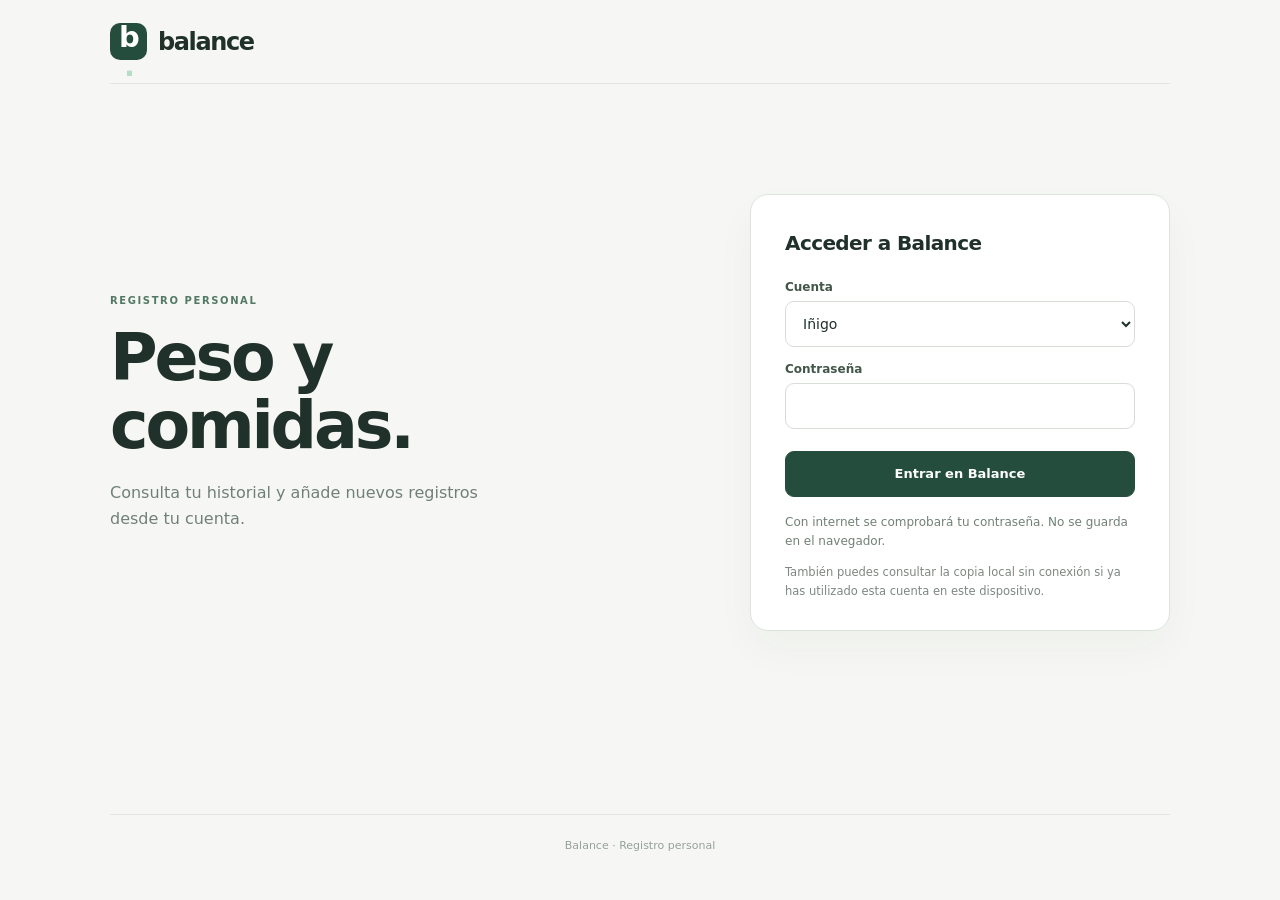
==== private.html @ cceffc03 "Añadir perfil, IMC, filtro de comidas y botones Hoy" ====
<!doctype html>
<html lang="es">
<head>
  <meta charset="utf-8">
  <meta name="viewport" content="width=device-width, initial-scale=1, viewport-fit=cover">
  <meta name="theme-color" content="#f6f7f4">
  <meta name="color-scheme" content="light">
  <meta name="apple-mobile-web-app-capable" content="yes">
  <meta name="apple-mobile-web-app-title" content="Balance">
  <meta name="description" content="Balance: registro privado de peso y comidas.">
  <link rel="icon" type="image/svg+xml" href="./icon.svg">
  <link rel="manifest" href="./manifest.webmanifest">
  <link rel="stylesheet" href="./styles.css">
  <title>Balance · Seguimiento personal</title>
</head>
<body>
  <div class="shell">
    <header class="topbar">
      <button class="brand brand-button" id="brand-home" type="button" aria-label="Ir a Peso">
        <span class="brand-mark" aria-hidden="true">b<span class="brand-dot">.</span></span>
        <span>balance</span>
      </button>
      <div class="user-actions" id="user-actions" hidden>
        <button type="button" class="user-trigger" id="user-menu-trigger"
          aria-haspopup="true" aria-expanded="false" aria-controls="user-menu-panel">
          <span class="user-avatar" id="account-avatar" aria-hidden="true">I</span>
          <span id="account-label">Cuenta</span>
          <span class="user-chevron" aria-hidden="true">⌄</span>
        </button>
        <div class="user-menu-panel" id="user-menu-panel" hidden>
          <button type="button" class="user-menu-item" id="open-settings">Ajustes</button>
          <button type="button" class="user-menu-item" id="sync-now">Sincronizar ahora</button>
          <div class="user-menu-divider" role="separator"></div>
          <button type="button" class="user-menu-item user-menu-exit" id="logout">Cerrar sesión</button>
        </div>
      </div>
    </header>


    <section class="login-screen" id="login-screen">
      <div class="login-intro">
        <span class="eyebrow">REGISTRO PERSONAL</span>
        <h1>Peso y comidas.</h1>
        <p>Consulta tu historial y añade nuevos registros desde tu cuenta.</p>
      </div>
      <form id="login-form" class="panel login-panel form-stack">
        <h2>Acceder a Balance</h2>
        <label for="login-user">Cuenta</label>
        <select id="login-user" required>
          <option value="inigo">Iñigo</option>
          <option value="clara">Clara</option>
        </select>
        <label for="login-password">Contraseña</label>
        <input id="login-password" type="password" autocomplete="current-password" minlength="14" maxlength="200" required>
        <button id="login-submit" type="submit" class="primary-button">Entrar en Balance</button>
        <div id="login-status" class="backend-status" role="status" aria-live="polite">Con internet se comprobará tu contraseña. No se guarda en el navegador.</div>
        <p class="field-hint">También puedes consultar la copia local sin conexión si ya has utilizado esta cuenta en este dispositivo.</p>
      </form>
    </section>

    <nav class="main-nav" aria-label="Secciones" hidden>
      <button type="button" class="nav-item active" data-route="peso" aria-current="page">Peso</button>
      <button type="button" class="nav-item" data-route="comidas">Comidas</button>
    </nav>

    <main id="main-content" hidden>
      <section class="view" data-view="peso">
        <div class="page-head">
          <span class="eyebrow">SEGUIMIENTO</span>
          <h1>Peso</h1>
          <p>Consulta la evolución y añade nuevos registros.</p>
        </div>
        <div class="weight-summary" aria-label="Resumen de peso">
          <div class="weight-summary-item weight-summary-primary">
            <span>Último peso</span>
            <strong id="metric-weight">—</strong>
            <small id="metric-weight-date">Aún no hay registros</small>
          </div>
          <div class="weight-summary-item">
            <span>Objetivo</span>
            <strong id="metric-goal">—</strong>
            <small id="metric-goal-info">Puedes definirlo en Ajustes</small>
          </div>
        </div>
        <div class="health-overview" aria-label="Indicadores de peso">
          <div class="health-item">
            <span>IMC</span>
            <strong id="metric-bmi">—</strong>
            <small id="metric-height">Configura la altura en Ajustes</small>
          </div>
          <div class="health-item">
            <span>Clasificación</span>
            <strong class="health-label" id="metric-bmi-status">—</strong>
            <small id="metric-bmi-note">Orientativa para adultos</small>
          </div>
          <div class="health-item">
            <span>Último cambio</span>
            <strong id="metric-change">—</strong>
            <small>Respecto al pesaje anterior</small>
          </div>
          <div class="health-item">
            <span>Media de 7 días</span>
            <strong id="metric-avg7">—</strong>
            <small>Solo días con pesajes</small>
          </div>
        </div>
        <div class="content-grid">
          <article class="panel">
            <h2 id="weight-form-title">Nuevo pesaje</h2>
            <form id="weight-form" class="form-stack">
              <div class="date-field-header">
                <label for="weight-date">Fecha</label>
                <button type="button" class="date-today" id="weight-today">Hoy</button>
              </div>
              <input id="weight-date" name="date" type="date" required>
              <label for="weight-value">Peso (kg)</label>
              <input id="weight-value" name="value" type="number" step="0.1" min="15" max="500" placeholder="Ej.: 75,2" inputmode="decimal" required>
              <button type="submit" class="primary-button" id="weight-submit">Guardar peso</button>
              <button type="button" class="text-button" id="weight-cancel" hidden>Cancelar edición</button>
            </form>
          </article>
          <article class="panel graph-panel">
            <div class="section-title"><h2>Evolución</h2><span id="weight-trend">Sin datos</span></div>
            <div id="weight-chart" class="chart-container"><p class="empty-state">Aquí aparecerá tu gráfica cuando registres pesajes.</p></div>
          </article>
        </div>
        <article class="panel record-panel">
          <div class="section-title"><h2>Historial</h2><span id="weight-count">0 registros</span></div>
          <div id="weight-list" class="record-list"></div>
        </article>
      </section>

      <section class="view" data-view="comidas" hidden>
        <div class="page-head">
          <span class="eyebrow">DIARIO</span>
          <h1>Comidas</h1>
          <p>Registra tus comidas de forma sencilla, sin contar calorías.</p>
        </div>
        <div class="content-grid">
          <article class="panel">
            <h2 id="meal-form-title">Nueva comida</h2>
            <form id="meal-form" class="form-stack">
              <div class="date-field-header">
                <label for="meal-date">Fecha</label>
                <button type="button" class="date-today" id="meal-today">Hoy</button>
              </div>
              <input id="meal-date" name="date" type="date" required>
              <label for="meal-type">Tipo de comida</label>
              <select id="meal-type" name="type" required>
                <option>Desayuno</option><option>Media mañana</option><option>Comida</option><option>Merienda</option><option>Cena</option><option>Otro</option>
              </select>
              <label for="meal-description">¿Qué has comido?</label>
              <textarea id="meal-description" name="description" rows="3" maxlength="400" placeholder="Ej.: Pasta con verduras y fruta" required></textarea>
              <label for="meal-notes">Observaciones <span class="optional">(opcional)</span></label>
              <textarea id="meal-notes" name="notes" rows="2" maxlength="600" placeholder="Algo que quieras recordar"></textarea>
              <button type="submit" class="primary-button" id="meal-submit">Guardar comida</button>
              <button type="button" class="text-button" id="meal-cancel" hidden>Cancelar edición</button>
            </form>
          </article>
          <article class="panel record-panel">
            <div class="section-title history-heading">
              <div><h2>Historial</h2><span id="meal-count">0 registros</span></div>
              <label class="meal-filter-label" for="meal-filter">
                <span class="visually-hidden">Filtrar comidas</span>
                <select id="meal-filter">
                  <option value="all">Todas</option>
                  <option value="Desayuno">Desayuno</option>
                  <option value="Media mañana">Media mañana</option>
                  <option value="Comida">Comida</option>
                  <option value="Merienda">Merienda</option>
                  <option value="Cena">Cena</option>
                  <option value="Otro">Otro</option>
                </select>
              </label>
            </div>
            <div id="meal-list" class="record-list"></div>
          </article>
        </div>
      </section>

      <section class="view" data-view="ajustes" hidden>
        <button type="button" class="back-button" id="settings-back">← Volver</button>
        <div class="page-head">
          <span class="eyebrow">CUENTA Y DATOS</span>
          <h1>Ajustes</h1>
          <p>Objetivo, sincronización y exportación de registros.</p>
        </div>
        <article class="panel settings-panel">
          <h2>Datos personales</h2>
          <form id="profile-form" class="form-stack">
            <label for="profile-height">Altura (cm)</label>
            <input id="profile-height" type="number" min="90" max="250" step="0.1" inputmode="decimal" placeholder="Ej.: 170">
            <label for="profile-birth-date">Fecha de nacimiento</label>
            <input id="profile-birth-date" type="date" min="1900-01-01">
            <p class="profile-age" id="profile-age">Edad: sin configurar</p>
            <button id="profile-submit" type="submit" class="primary-button">Guardar datos personales</button>
            <p id="profile-support-status" class="field-hint">Los datos se sincronizan con tu cuenta.</p>
          </form>
        </article>
        <article class="panel settings-panel">
          <h2>Objetivo de peso</h2>
          <form id="goal-form" class="form-stack">
            <label for="goal-value">Peso objetivo (kg)</label>
            <input id="goal-value" name="goal" type="number" step="0.1" min="15" max="500" placeholder="Ej.: 70,0" inputmode="decimal">
            <p class="field-hint">Deja el campo vacío para quitar el objetivo.</p>
            <button type="submit" class="primary-button">Guardar objetivo</button>
          </form>
        </article>
        <article class="panel settings-panel">
          <h2>Sincronización</h2>
          <div id="sync-status" class="backend-status" role="status" aria-live="polite">Se comprobará al iniciar sesión.</div>
          <p class="field-hint">Los cambios se guardan primero en el dispositivo. Los pendientes se envían al volver a iniciar sesión con conexión.</p>
        </article>
        <article class="panel settings-panel">
          <h2>Almacenamiento</h2>
          <p class="muted">Puedes guardar una copia de tus registros. El archivo exportado no está cifrado.</p>
          <button id="export-data" class="secondary-button" type="button">Exportar mis registros (JSON)</button>
          <p class="field-hint">Contiene los registros de esta cuenta. Guárdalo en un lugar privado.</p>
        </article>
      </section>
    </main>
    <footer>Balance · Registro personal</footer>
  </div>
  <div id="toast" class="toast" role="status" aria-live="polite" hidden></div>
  <script type="module" src="./private-app.js"></script>
</body>
</html>
---- styles.css ----
:root{font-family:Inter,ui-sans-serif,system-ui,-apple-system,BlinkMacSystemFont,"Segoe UI",sans-serif;color:#232e2a;background:#faf9f6;font-synthesis:none}
*{box-sizing:border-box}
body{margin:0;min-height:100vh}
button,input,textarea,select{font:inherit}
button{cursor:pointer}
button:focus-visible,a:focus-visible,input:focus-visible,textarea:focus-visible,select:focus-visible{outline:3px solid #7fafa3;outline-offset:3px}
.shell{max-width:1120px;margin:0 auto;padding:0 30px}
.topbar{height:92px;display:flex;align-items:center;justify-content:space-between;border-bottom:1px solid #e9e9e3}
.brand{display:flex;align-items:center;gap:11px;color:inherit;text-decoration:none;font-size:25px;font-weight:770;letter-spacing:-1.5px}
.brand-mark{display:grid;place-items:center;background:#385e54;color:#fff;width:38px;height:38px;border-radius:12px;font-size:29px;line-height:1;letter-spacing:-2px;padding-bottom:4px}
.brand-dot{color:#b7ddc7}
.environment{display:flex;align-items:center;gap:8px;font-size:12px;font-weight:650;color:#816836;background:#f5ead4;border-radius:30px;padding:9px 13px}
.environment-dot{height:7px;width:7px;background:#ba9054;border-radius:50%}
.privacy-note{display:flex;gap:12px;background:#fff7e6;border:1px solid #ecdcb9;border-radius:14px;padding:13px 16px;font-size:13px;line-height:1.6;color:#6a5538;margin:22px 0 24px}
.privacy-note>span{font-size:19px;line-height:1.2}
.main-nav{display:flex;gap:9px;margin-bottom:45px;border-bottom:1px solid #e4e7e0}
.nav-item{border:0;background:none;color:#6f7772;padding:13px 20px 15px;margin-bottom:-1px;font-weight:600;font-size:14px;border-bottom:2px solid transparent}
.nav-item.active{color:#315e51;border-bottom-color:#315e51}
.nav-item:hover{color:#315e51}
.view[hidden],[hidden]{display:none!important}
.page-head{margin-bottom:32px;max-width:770px}
.eyebrow{display:block;letter-spacing:2px;font-size:11px;font-weight:750;color:#598171;margin-bottom:15px}
h1{font-size:clamp(32px,4vw,49px);font-weight:690;letter-spacing:-2.2px;line-height:1.12;margin:0 0 13px}
.page-head p{color:#78817b;font-size:16px;line-height:1.65;margin:0}
.stats-grid{display:grid;grid-template-columns:repeat(3,minmax(0,1fr));gap:16px;margin-bottom:19px}
.stat-card,.feature-card,.panel{background:#fff;border:1px solid #ebece7;border-radius:18px;box-shadow:0 3px 18px rgba(23,42,31,.025)}
.stat-card{padding:25px;min-height:160px;display:flex;flex-direction:column}
.stat-label,.stat-helper{color:#818984;font-size:12px}
.stat-label{font-weight:620}
.stat-value{font-size:34px;letter-spacing:-1.3px;font-weight:680;margin:14px 0 5px}
.stat-helper{margin-top:auto}
.feature-grid{display:grid;grid-template-columns:repeat(2,minmax(0,1fr));gap:17px}
.feature-card{padding:29px;display:flex;align-items:flex-start;flex-direction:column;min-height:272px}
.feature-icon{width:47px;height:47px;border-radius:14px;display:grid;place-items:center;font-size:23px;margin-bottom:17px}
.weight-icon{background:#e6f0e9;color:#2f6855}
.meal-icon{background:#f9e9d9;color:#aa6b3b}
h2{font-size:19px;letter-spacing:-.35px;font-weight:680;margin:0 0 12px}
.feature-card p,.panel p{line-height:1.65;color:#7e8781;font-size:14px;margin:0 0 22px}
.action-button{padding:0;border:0;background:transparent;color:#376c59;font-weight:730;font-size:14px;display:flex;align-items:center;gap:10px;margin-top:auto}
.action-button span{font-size:19px}
.storage-hint{font-size:12px;color:#9da59f;margin-top:25px}
.content-grid{display:grid;grid-template-columns:minmax(265px,370px) minmax(0,1fr);gap:18px;align-items:start}
.panel{padding:27px;margin-bottom:18px}
.form-stack{display:flex;flex-direction:column;gap:9px}
.form-stack label{font-size:13px;font-weight:650;margin-top:11px;color:#4a5c54}
input,textarea,select{width:100%;border:1px solid #dfe3dd;border-radius:11px;background:#fff;padding:12px 13px;color:#263e35;min-height:44px}
textarea{resize:vertical}
input:focus,textarea:focus,select:focus{border-color:#578b79}
.primary-button,.secondary-button{display:inline-flex;justify-content:center;align-items:center;background:#335d50;border:1px solid #335d50;color:#fff;border-radius:11px;padding:13px 20px;font-size:14px;font-weight:700;min-height:45px}
.primary-button{margin-top:13px}
.primary-button:hover{background:#264b3f}
.secondary-button{background:#fff;color:#315e51}
.secondary-button:hover{background:#edf5ef}
.text-button{color:#647c6f;background:none;border:0;font-size:13px;font-weight:650;padding:8px}
.optional,.field-hint{font-size:12px;color:#919b94;font-weight:400}
.field-hint{margin:-3px 0 3px!important}
.graph-panel{min-height:325px}
.section-title{display:flex;justify-content:space-between;gap:12px;align-items:center;margin-bottom:12px}
.section-title h2{margin:0}
.section-title span{font-size:12px;color:#839189;white-space:nowrap}
.chart-container{min-height:220px;display:grid;place-items:center}
.chart-container svg{display:block;width:100%;height:auto}
.empty-state{color:#929c95;font-size:13px;line-height:1.6;text-align:center;max-width:270px;margin:auto}
.record-list{display:flex;flex-direction:column}
.record{display:flex;gap:12px;justify-content:space-between;align-items:start;padding:16px 0;border-top:1px solid #eef0ec}
.record:first-child{border-top:0}
.record strong{display:block;font-size:15px;font-weight:650;line-height:1.45;overflow-wrap:anywhere}
.record time,.record .secondary-line{display:block;color:#919b95;font-size:12px;margin-top:5px}
.record .notes{display:block;white-space:pre-wrap;color:#66766b;font-size:13px;margin-top:8px;overflow-wrap:anywhere}
.record-actions{display:flex;gap:4px;flex-shrink:0}
.record-actions button{border:0;background:transparent;color:#61766a;border-radius:8px;font-size:12px;padding:7px 8px}
.record-actions button:hover{background:#f0f5f1}
.settings-panel{max-width:500px}
footer{color:#a5aea7;border-top:1px solid #eceee8;padding:29px 0;margin-top:55px;text-align:center;font-size:12px}
.toast{position:fixed;bottom:25px;right:25px;background:#294a3f;color:white;border-radius:12px;padding:13px 18px;box-shadow:0 10px 28px rgba(0,0,0,.13);z-index:30;font-size:14px}
@media(max-width:710px){.shell{padding:0 17px}.topbar{height:74px}.brand{font-size:23px}.privacy-note{margin:16px 0 19px}.main-nav{gap:0;margin-bottom:34px;justify-content:space-between}.nav-item{padding:13px 9px;font-size:13px}.page-head{margin-bottom:24px}.page-head p{font-size:14px}h1{letter-spacing:-1.3px}.stats-grid{grid-template-columns:repeat(2,minmax(0,1fr));gap:10px}.stat-card{padding:17px;min-height:145px}.stat-card:last-child{grid-column:span 2;min-height:100px}.stat-value{font-size:28px}.feature-grid,.content-grid{grid-template-columns:1fr;gap:12px}.feature-card{min-height:210px;padding:23px}.panel{padding:20px}.record-actions{flex-direction:column}.toast{left:18px;right:18px;bottom:20px;text-align:center}}
/* Comprobación del backend (solo diagnóstico, sin datos personales). */
.backend-status{border:1px solid #e0e6df;background:#f6f8f5;padding:14px 15px;border-radius:11px;color:#61746b;font-size:13px;line-height:1.55;margin:15px 0;overflow-wrap:anywhere}
.backend-status[data-state="working"]{background:#f4f2e9;color:#7b663c;border-color:#e8dec5}
.backend-status[data-state="success"]{background:#edf7ef;color:#296346;border-color:#d4e6d8}
.backend-status[data-state="error"]{background:#fff3f0;color:#9a4c3e;border-color:#f3d6cf}
button:disabled{cursor:wait;opacity:.62}

/* Vista privada: acceso antes de mostrar cualquier registro. */
.user-actions{display:flex;align-items:center;gap:7px}
.user-actions .text-button{white-space:nowrap}
.login-screen{display:grid;grid-template-columns:minmax(0,1fr) minmax(285px,420px);gap:35px;align-items:center;padding:42px 0 55px;min-height:475px}
.login-intro{max-width:520px}
.login-intro p{color:#78817b;line-height:1.7;font-size:16px}
.login-panel{margin:0;padding:30px}
.login-panel .backend-status{margin:12px 0 0}
.login-panel .field-hint{margin:9px 0 0!important;line-height:1.6}
@media(max-width:710px){
  .login-screen{grid-template-columns:1fr;gap:18px;padding:16px 0 30px;min-height:0}
  .login-intro p{font-size:14px}
  .login-panel{padding:23px}
  .user-actions{gap:2px}
  .user-actions .text-button{font-size:12px;padding:5px}
  .user-actions .environment{font-size:11px;padding:8px}
}

/* Navegación compacta: Peso y Comidas, ajustes en el menú personal. */
.brand-button{border:0;background:none;padding:0;font-family:inherit;cursor:pointer}
.user-actions{position:relative}
.user-trigger{display:inline-flex;align-items:center;gap:10px;border:1px solid #e1e8e1;background:#fff;color:#345a4c;border-radius:40px;padding:6px 11px 6px 6px;min-height:44px;font-size:13px;font-weight:700;box-shadow:0 2px 9px rgba(27,54,42,.035)}
.user-trigger:hover,.user-trigger[aria-expanded="true"]{background:#f3f8f4;border-color:#bdd6c6}
.user-avatar{width:31px;height:31px;flex:none;display:grid;place-items:center;background:#385e54;border-radius:50%;color:#fff;font-weight:750}
.user-chevron{font-size:20px;font-weight:400;line-height:1;margin-left:3px;transform:translateY(-2px)}
.user-menu-panel{position:absolute;top:calc(100% + 10px);right:0;z-index:50;width:230px;max-width:calc(100vw - 35px);padding:7px;background:#fff;border:1px solid #e1e8e1;border-radius:15px;box-shadow:0 15px 35px rgba(29,49,38,.12)}
.user-menu-item{display:block;width:100%;padding:13px 12px;border:0;border-radius:9px;background:transparent;color:#2e463b;text-align:left;font-size:14px;font-weight:590;min-height:44px}
.user-menu-item:hover,.user-menu-item:focus-visible{background:#eef5ef}
.user-menu-divider{height:1px;background:#edf0eb;margin:6px 4px}
.user-menu-exit{color:#9a4c3e}
.main-nav{gap:6px;margin-bottom:32px}
.nav-item{min-width:100px;text-align:center}
.weight-summary{display:grid;grid-template-columns:repeat(2,minmax(0,1fr));gap:12px;margin-bottom:18px}
.weight-summary-item{display:flex;flex-direction:column;gap:5px;background:#fff;border:1px solid #ebece7;border-radius:15px;padding:17px 21px;min-width:0}
.weight-summary-item>span{font-size:12px;color:#788a7f;font-weight:630}
.weight-summary-item>strong{font-size:27px;letter-spacing:-.8px;font-weight:700;color:#2f5647;line-height:1.25;margin-top:2px}
.weight-summary-item>small{color:#85938a;font-size:12px;line-height:1.5}
.back-button{border:0;background:transparent;color:#456e5a;font-size:13px;font-weight:650;padding:7px 0;margin:0 0 15px;min-height:40px}
.back-button:hover{color:#234d3a}
@media(max-width:710px){
  .user-trigger{gap:7px;padding:5px 9px 5px 5px}
  .user-avatar{width:30px;height:30px}
  .main-nav{justify-content:flex-start;margin-bottom:23px}
  .nav-item{flex:1;max-width:200px;padding:12px 17px;font-size:14px}
  .weight-summary{gap:9px}
  .weight-summary-item{padding:14px;min-height:112px}
  .weight-summary-item>strong{font-size:24px}
}


/* Balance · Identidad visual: versión 2.
   Contraste contenido, tipografía del sistema y superficies planas. */
:root{
  --balance-bg:#f6f7f4;
  --balance-paper:#ffffff;
  --balance-text:#20302a;
  --balance-secondary:#506157;
  --balance-muted:#718076;
  --balance-line:#e1e7df;
  --balance-deep:#244d3e;
  --balance-focus:#609b79;
  font-family:-apple-system,BlinkMacSystemFont,"Segoe UI",Inter,system-ui,sans-serif;
  color:var(--balance-text);
  background:var(--balance-bg);
  -webkit-font-smoothing:antialiased;
  text-rendering:optimizeLegibility;
}
body{background:var(--balance-bg);padding-top:env(safe-area-inset-top,0px)}
.shell{max-width:1136px;padding:0 38px}
.topbar{height:84px;border-bottom-color:var(--balance-line)}
.brand,.brand-button{color:var(--balance-text);font-size:24px;letter-spacing:-1.4px}
.brand-mark{width:37px;height:37px;border-radius:10px;background:var(--balance-deep)}
.main-nav{gap:27px;margin-bottom:39px;border-bottom-color:var(--balance-line)}
.nav-item{
  padding:18px 3px 16px;min-width:70px;font-size:14px;font-weight:590;
  color:var(--balance-muted);border-bottom-width:2px;transition:color .15s,border-color .15s
}
.nav-item:hover{color:var(--balance-deep)}
.nav-item.active{color:var(--balance-deep);border-bottom-color:var(--balance-deep);font-weight:720}
.page-head{max-width:700px;margin-bottom:27px}
.eyebrow{letter-spacing:1.6px;font-size:10px;font-weight:790;color:#537965;margin-bottom:12px}
h1{font-weight:720;font-size:clamp(38px,4.6vw,51px);letter-spacing:-2.35px;line-height:1.08;margin-bottom:11px}
.page-head p{font-size:14px;line-height:1.65;color:var(--balance-muted)}
h2{font-size:17px;font-weight:720;line-height:1.4;letter-spacing:-.36px;margin-bottom:20px}
.weight-summary{gap:15px;margin-bottom:18px}
.weight-summary-item{
  min-height:142px;border-radius:15px;padding:23px 25px 21px;
  border-color:var(--balance-line);background:#fff;gap:0
}
.weight-summary-item>span{color:var(--balance-muted);font-size:12px;font-weight:630}
.weight-summary-item>strong{
  color:var(--balance-text);font-size:34px;font-weight:730;
  letter-spacing:-1.5px;line-height:1.1;margin-top:15px
}
.weight-summary-item>small{font-size:12px;line-height:1.5;margin-top:9px;color:var(--balance-muted)}
.weight-summary-primary{background:var(--balance-deep);border-color:var(--balance-deep)}
.weight-summary-primary>span{color:#c8dacd}
.weight-summary-primary>strong{color:white}
.weight-summary-primary>small{color:#d3e0d6}
.content-grid{grid-template-columns:minmax(280px,363px) minmax(0,1fr);gap:18px}
.panel{
  padding:27px 28px;margin-bottom:18px;background:#fff;
  border:1px solid var(--balance-line);border-radius:15px;
  box-shadow:none
}
.form-stack{gap:0}
.form-stack label{
  font-size:12px;font-weight:690;color:#42564a;
  margin-top:15px;margin-bottom:7px
}
.form-stack label:first-of-type{margin-top:0}
input,textarea,select{
  min-height:46px;padding:12px 13px;border:1px solid #d6ded5;
  border-radius:9px;font-size:14px;line-height:1.4;
  background:#fff;color:var(--balance-text);box-shadow:none;
  transition:border-color .15s,box-shadow .15s
}
input:hover,textarea:hover,select:hover{border-color:#b2c5b7}
input:focus,textarea:focus,select:focus{
  border-color:var(--balance-focus);
  box-shadow:0 0 0 3px rgba(96,155,121,.13)
}
input::placeholder,textarea::placeholder{color:#9ca9a0}
textarea{line-height:1.55}
.primary-button,.secondary-button{
  min-height:46px;padding:12px 18px;border-radius:9px;
  font-size:13px;font-weight:730;
  background:var(--balance-deep);border-color:var(--balance-deep);
  transition:background .15s,border-color .15s,transform .15s
}
.primary-button{width:100%;margin-top:21px}
.primary-button:hover{background:#173d2e;border-color:#173d2e}
.primary-button:active,.secondary-button:active{transform:translateY(1px)}
.secondary-button{background:#fff;color:var(--balance-deep);width:auto}
.secondary-button:hover{background:#eef4ee}
.text-button,.back-button{font-size:13px;font-weight:670;color:var(--balance-deep)}
.text-button:hover,.back-button:hover{text-decoration:underline;text-underline-offset:3px}
.form-stack .text-button{margin-top:7px}
.optional,.field-hint{font-size:12px;color:var(--balance-muted);line-height:1.55}
.field-hint{margin:10px 0 3px!important}
.graph-panel{min-height:355px}
.section-title{align-items:baseline;margin-bottom:20px}
.section-title span{font-size:12px;color:var(--balance-muted)}
.chart-container{min-height:254px}
.empty-state{max-width:320px;color:#819086;font-size:13px}
.record{min-height:64px;padding:17px 0;border-color:#ebefeb;align-items:center}
.record:first-child{border-top:none}
.record strong{font-size:14px;font-weight:690;color:var(--balance-text)}
.record time,.record .secondary-line{color:var(--balance-muted)}
.record .notes{color:var(--balance-secondary);line-height:1.55}
.record-actions button{padding:8px 10px;font-size:12px;color:var(--balance-secondary)}
.record-actions button:hover{background:#eef4ef;color:var(--balance-deep)}
.record-actions button:last-child:hover{background:#fbefed;color:#974a3d}
.settings-panel{max-width:660px}
.settings-panel .form-stack{max-width:375px}
.settings-panel .secondary-button{margin-top:1px}
.back-button{margin-bottom:18px}
.backend-status{
  margin:12px 0 18px;background:#f6f8f5;color:var(--balance-secondary);
  border:1px solid var(--balance-line);border-radius:9px;
  font-size:12px;line-height:1.65;padding:12px 14px
}
.backend-status[data-state="working"]{background:#faf8ef;border-color:#ebe2cf;color:#786b46}
.backend-status[data-state="success"]{background:#edf6ed;border-color:#cce1d1;color:#296744}
.backend-status[data-state="error"]{background:#fbf0ed;border-color:#ecd3cb;color:#954a3e}
.user-trigger{
  background:#fff;border-color:#d9e3da;color:var(--balance-text);box-shadow:none;
  min-height:43px;padding:5px 12px 5px 5px
}
.user-trigger:hover,.user-trigger[aria-expanded="true"]{background:#eff5ee;border-color:#bbd0bf}
.user-avatar{background:#e5eee5;color:var(--balance-deep)}
.user-menu-panel{
  border-radius:13px;border-color:var(--balance-line);
  box-shadow:0 17px 35px rgba(24,44,31,.12),0 3px 8px rgba(24,44,31,.04)
}
.user-menu-item{font-size:14px;font-weight:550}
.user-menu-item:hover,.user-menu-item:focus-visible{background:#eff4ef}
.user-menu-exit{color:#984e40}
.login-screen{
  gap:clamp(35px,6vw,95px);min-height:min(685px,calc(100svh - 145px));
  padding:65px 0 75px
}
.login-intro{max-width:530px}
.login-intro .eyebrow{margin-bottom:18px}
.login-intro h1{
  font-weight:690;font-size:clamp(45px,5.1vw,65px);letter-spacing:-3.15px;
  line-height:1.055;margin-bottom:19px;max-width:500px
}
.login-intro p{font-size:16px;line-height:1.65;color:var(--balance-muted);max-width:410px}
.login-panel{
  max-width:none;padding:34px 34px 30px;border-color:#dbe5dc;
  border-radius:18px;box-shadow:0 18px 42px rgba(26,47,33,.035)
}
.login-panel h2{font-size:20px;letter-spacing:-.6px;margin-bottom:23px}
.login-panel .primary-button{margin-top:22px}
.login-panel .backend-status{
  border:0;padding:0;margin:16px 0 0;background:none;
  color:var(--balance-muted);font-size:12px;line-height:1.6
}
.login-panel .backend-status[data-state="working"]{color:#806d3f}
.login-panel .backend-status[data-state="error"]{color:#994637}
.login-panel .field-hint{margin:12px 0 0!important;font-size:11.5px;line-height:1.6}
footer{color:#95a097;border-top-color:var(--balance-line);margin-top:45px;padding:24px 0;font-size:11px}
.toast{
  background:#183e30;border-radius:9px;font-size:13px;line-height:1.5;
  bottom:max(22px,env(safe-area-inset-bottom,0px))
}
button:focus-visible,a:focus-visible,input:focus-visible,textarea:focus-visible,select:focus-visible{
  outline:3px solid var(--balance-focus);outline-offset:3px
}
@media(max-width:880px){
  .shell{padding:0 26px}
  .content-grid{grid-template-columns:minmax(250px,320px) minmax(0,1fr);gap:14px}
}
@media(max-width:710px){
  .shell{padding:0 19px}
  .topbar{height:74px}
  .main-nav{justify-content:flex-start;gap:24px;margin-bottom:28px}
  .nav-item{flex:0 0 auto;min-width:75px;padding:16px 3px 15px;font-size:14px}
  h1{font-size:39px;letter-spacing:-1.9px}
  .page-head{margin-bottom:23px}
  .page-head p{font-size:14px}
  .weight-summary{gap:10px;margin-bottom:14px}
  .weight-summary-item{min-height:124px;padding:17px 15px}
  .weight-summary-item>strong{font-size:27px;margin-top:12px;letter-spacing:-1px}
  .weight-summary-item>small{font-size:11px}
  .content-grid{grid-template-columns:1fr;gap:0}
  .panel{padding:21px 20px;margin-bottom:14px;border-radius:14px}
  .graph-panel{min-height:310px}
  .chart-container{min-height:225px}
  .record-actions{flex-direction:row}
  .record-actions button{padding:8px 7px}
  .login-screen{grid-template-columns:1fr;min-height:0;gap:25px;padding:49px 0 60px}
  .login-intro h1{font-size:43px;letter-spacing:-2.1px;line-height:1.07;margin-bottom:12px}
  .login-intro p{font-size:14px}
  .login-panel{padding:26px 22px;border-radius:15px}
  footer{margin-top:30px}
  .toast{left:16px;right:16px;bottom:max(18px,env(safe-area-inset-bottom,0px))}
}
@media(max-width:370px){
  .shell{padding:0 15px}
  .weight-summary-item{padding:16px 12px}
  .weight-summary-item>strong{font-size:25px}
  .record-actions{flex-direction:column}
}
@media(prefers-reduced-motion:reduce){
  html{scroll-behavior:auto}
  *,*:before,*:after{transition-duration:.01ms!important;animation-duration:.01ms!important}
}
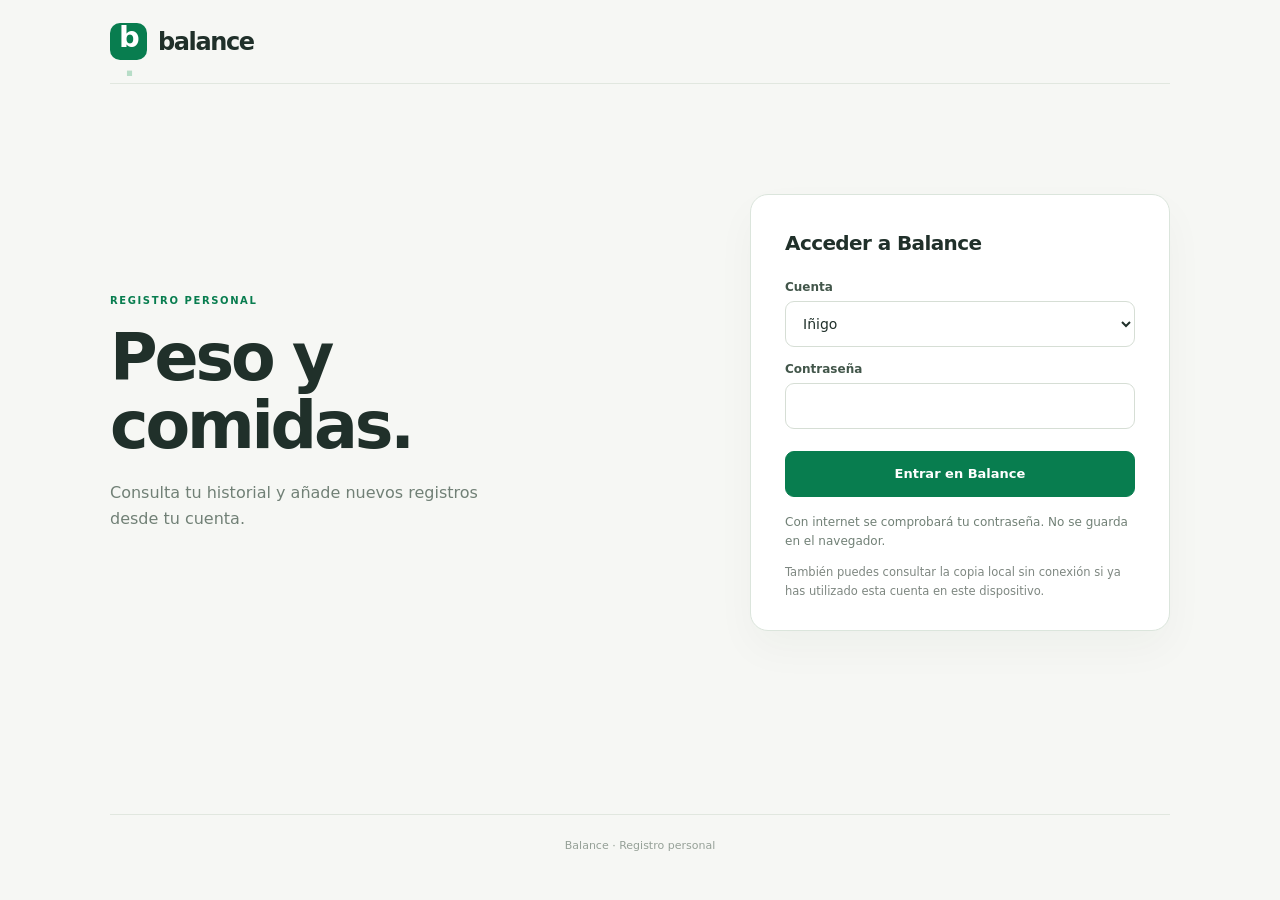
==== commit c5ffe82d: "Organizar Ajustes en índice y cinco apartados independientes" ====
--- a/private.html
+++ b/private.html
@@ -104,7 +104,7 @@
             <small>Solo días con pesajes</small>
           </div>
         </div>
-        <div class="content-grid">
+        <div class="content-grid weight-content-grid">
           <article class="panel">
             <h2 id="weight-form-title">Nuevo pesaje</h2>
             <form id="weight-form" class="form-stack">
@@ -120,8 +120,20 @@
             </form>
           </article>
           <article class="panel graph-panel">
-            <div class="section-title"><h2>Evolución</h2><span id="weight-trend">Sin datos</span></div>
+            <div class="section-title chart-header">
+              <div><h2>Evolución</h2><span id="weight-trend">Sin datos</span></div>
+              <label class="chart-period-label" for="chart-period">
+                <span class="visually-hidden">Periodo de la gráfica</span>
+                <select id="chart-period">
+                  <option value="30">30 días</option>
+                  <option value="90" selected>90 días</option>
+                  <option value="365">1 año</option>
+                  <option value="all">Todo</option>
+                </select>
+              </label>
+            </div>
             <div id="weight-chart" class="chart-container"><p class="empty-state">Aquí aparecerá tu gráfica cuando registres pesajes.</p></div>
+            <div id="chart-point-detail" class="chart-point-detail" role="status" aria-live="polite"></div>
           </article>
         </div>
         <article class="panel record-panel">
@@ -136,7 +148,7 @@
           <h1>Comidas</h1>
           <p>Registra tus comidas de forma sencilla, sin contar calorías.</p>
         </div>
-        <div class="content-grid">
+        <div class="content-grid meal-content-grid">
           <article class="panel">
             <h2 id="meal-form-title">Nueva comida</h2>
             <form id="meal-form" class="form-stack">
@@ -179,14 +191,65 @@
       </section>
 
       <section class="view" data-view="ajustes" hidden>
-        <button type="button" class="back-button" id="settings-back">← Volver</button>
-        <div class="page-head">
-          <span class="eyebrow">CUENTA Y DATOS</span>
-          <h1>Ajustes</h1>
-          <p>Objetivo, sincronización y exportación de registros.</p>
-        </div>
-        <article class="panel settings-panel">
-          <h2>Datos personales</h2>
+  <div id="settings-home">
+    <button type="button" class="back-button" id="settings-back">← Volver</button>
+    <div class="page-head">
+      <span class="eyebrow">TU CUENTA</span>
+      <h1>Ajustes</h1>
+      <p>Personaliza Balance y gestiona la información de tu cuenta.</p>
+    </div>
+    <div class="settings-directory">
+      <section class="settings-category" aria-labelledby="settings-personal-title">
+        <h2 id="settings-personal-title" class="settings-category-title">Personalización y seguimiento</h2>
+        <div class="settings-links">
+          <button type="button" class="settings-link" data-settings-target="apariencia" aria-label="Apariencia">
+  <span class="settings-link-icon" aria-hidden="true"><svg viewBox="0 0 24 24" fill="none" stroke="currentColor" stroke-width="1.8" stroke-linecap="round" stroke-linejoin="round"><circle cx="11.5" cy="12" r="8.3"/><path d="M16 16.5c-1.1-1-2.1-.5-2.5.4-.4.9-1.3 1.4-2.3.8"/><circle cx="8" cy="9" r=".7"/><circle cx="12" cy="7.4" r=".7"/><circle cx="16" cy="10" r=".7"/></svg></span>
+  <span class="settings-link-copy"><strong>Apariencia</strong><small>Colores de la aplicación</small></span>
+  <span class="settings-link-arrow" aria-hidden="true">›</span>
+</button>
+          <button type="button" class="settings-link" data-settings-target="personales" aria-label="Datos personales">
+  <span class="settings-link-icon" aria-hidden="true"><svg viewBox="0 0 24 24" fill="none" stroke="currentColor" stroke-width="1.8" stroke-linecap="round" stroke-linejoin="round"><circle cx="12" cy="8" r="3.4"/><path d="M5.2 20a6.8 6.8 0 0 1 13.6 0"/></svg></span>
+  <span class="settings-link-copy"><strong>Datos personales</strong><small>Altura y fecha de nacimiento</small></span>
+  <span class="settings-link-arrow" aria-hidden="true">›</span>
+</button>
+          <button type="button" class="settings-link" data-settings-target="objetivo" aria-label="Objetivo de peso">
+  <span class="settings-link-icon" aria-hidden="true"><svg viewBox="0 0 24 24" fill="none" stroke="currentColor" stroke-width="1.8" stroke-linecap="round" stroke-linejoin="round"><circle cx="12" cy="12" r="8.5"/><circle cx="12" cy="12" r="4.5"/><circle cx="12" cy="12" r="1"/></svg></span>
+  <span class="settings-link-copy"><strong>Objetivo de peso</strong><small>Consulta o cambia tu objetivo</small></span>
+  <span class="settings-link-arrow" aria-hidden="true">›</span>
+</button>
+        </div>
+      </section>
+      <section class="settings-category" aria-labelledby="settings-data-title">
+        <h2 id="settings-data-title" class="settings-category-title">Datos y privacidad</h2>
+        <div class="settings-links">
+          <button type="button" class="settings-link" data-settings-target="sincronizacion" aria-label="Sincronización">
+  <span class="settings-link-icon" aria-hidden="true"><svg viewBox="0 0 24 24" fill="none" stroke="currentColor" stroke-width="1.8" stroke-linecap="round" stroke-linejoin="round"><path d="M20 7v4h-4"/><path d="M4 17v-4h4"/><path d="M5.8 9a7.5 7.5 0 0 1 12.6-2L20 11"/><path d="M4 13l1.6 4a7.5 7.5 0 0 0 12.6-2"/></svg></span>
+  <span class="settings-link-copy"><strong>Sincronización</strong><small>Estado de conexión y guardado</small></span>
+  <span class="settings-link-arrow" aria-hidden="true">›</span>
+</button>
+          <button type="button" class="settings-link" data-settings-target="exportacion" aria-label="Exportar datos">
+  <span class="settings-link-icon" aria-hidden="true"><svg viewBox="0 0 24 24" fill="none" stroke="currentColor" stroke-width="1.8" stroke-linecap="round" stroke-linejoin="round"><path d="M12 3v12m0 0 4-4m-4 4-4-4"/><path d="M4 16v3a2 2 0 0 0 2 2h12a2 2 0 0 0 2-2v-3"/></svg></span>
+  <span class="settings-link-copy"><strong>Exportar datos</strong><small>Descarga una copia de tus registros</small></span>
+  <span class="settings-link-arrow" aria-hidden="true">›</span>
+</button>
+        </div>
+      </section>
+    </div>
+  </div>
+  <div id="settings-detail" hidden>
+    <button type="button" class="back-button" id="settings-section-back">← Ajustes</button>
+    <div class="page-head">
+      <span class="eyebrow" id="settings-detail-kicker">TU CUENTA</span>
+      <h1 id="settings-detail-title" tabindex="-1">Ajustes</h1>
+      <p id="settings-detail-description"></p>
+    </div>
+    <article data-settings-panel="apariencia" hidden class="panel settings-panel appearance-settings">
+          <p class="appearance-description">Elige el color de Balance. Puedes cambiarlo cuando quieras.</p>
+          <div id="theme-options" class="theme-options" role="group" aria-label="Color de la aplicación"></div>
+          <p id="theme-choice-status" class="theme-choice-status" role="status" aria-live="polite">Verde seleccionado</p>
+          <p class="field-hint">Se guarda para esta cuenta en este dispositivo. No modifica tus registros.</p>
+        </article>
+    <article data-settings-panel="personales" hidden class="panel settings-panel">
           <form id="profile-form" class="form-stack">
             <label for="profile-height">Altura (cm)</label>
             <input id="profile-height" type="number" min="90" max="250" step="0.1" inputmode="decimal" placeholder="Ej.: 170">
@@ -197,8 +260,7 @@
             <p id="profile-support-status" class="field-hint">Los datos se sincronizan con tu cuenta.</p>
           </form>
         </article>
-        <article class="panel settings-panel">
-          <h2>Objetivo de peso</h2>
+    <article data-settings-panel="objetivo" hidden class="panel settings-panel">
           <form id="goal-form" class="form-stack">
             <label for="goal-value">Peso objetivo (kg)</label>
             <input id="goal-value" name="goal" type="number" step="0.1" min="15" max="500" placeholder="Ej.: 70,0" inputmode="decimal">
@@ -206,20 +268,54 @@
             <button type="submit" class="primary-button">Guardar objetivo</button>
           </form>
         </article>
-        <article class="panel settings-panel">
-          <h2>Sincronización</h2>
+    <article data-settings-panel="sincronizacion" hidden class="panel settings-panel">
+          <p id="sync-last-confirmed" class="last-confirmed">Aún no se ha confirmado una sincronización en este dispositivo.</p>
           <div id="sync-status" class="backend-status" role="status" aria-live="polite">Se comprobará al iniciar sesión.</div>
           <p class="field-hint">Los cambios se guardan primero en el dispositivo. Los pendientes se envían al volver a iniciar sesión con conexión.</p>
         </article>
-        <article class="panel settings-panel">
-          <h2>Almacenamiento</h2>
+    <article data-settings-panel="exportacion" hidden class="panel settings-panel">
           <p class="muted">Puedes guardar una copia de tus registros. El archivo exportado no está cifrado.</p>
           <button id="export-data" class="secondary-button" type="button">Exportar mis registros (JSON)</button>
           <p class="field-hint">Contiene los registros de esta cuenta. Guárdalo en un lugar privado.</p>
         </article>
-      </section>
+  </div>
+</section>
     </main>
     <footer>Balance · Registro personal</footer>
+  </div>
+  <button type="button" id="fab-add" class="fab-add" aria-label="Añadir registro" aria-haspopup="dialog" hidden>
+    <span aria-hidden="true">+</span>
+  </button>
+  <div class="composer-overlay" id="composer-overlay" hidden>
+    <div class="composer-backdrop" id="composer-backdrop" aria-hidden="true"></div>
+    <section class="composer-sheet" id="composer-sheet" role="dialog" aria-modal="true" aria-labelledby="composer-heading" tabindex="-1">
+      <div class="composer-handle" aria-hidden="true"></div>
+      <div class="composer-topbar">
+        <h2 id="composer-heading">Nuevo registro</h2>
+        <button type="button" id="composer-close" class="composer-close" aria-label="Cerrar">×</button>
+      </div>
+      <div class="composer-content">
+        <div id="composer-menu" class="composer-menu">
+          <button type="button" class="composer-choice" id="composer-select-weight">
+            <span class="composer-choice-icon" aria-hidden="true"><svg width="25" height="25" viewBox="0 0 24 24" fill="none" stroke="currentColor" stroke-width="1.7" stroke-linecap="round" stroke-linejoin="round"><rect x="4" y="3" width="16" height="18" rx="3"/><path d="M8 9a4 4 0 0 1 8 0"/><path d="M12 9l2-2"/></svg></span>
+            <span><strong>Registrar peso</strong><small>Añadir un pesaje al historial</small></span>
+            <span aria-hidden="true" class="composer-choice-chevron">›</span>
+          </button>
+          <button type="button" class="composer-choice" id="composer-select-meal">
+            <span class="composer-choice-icon" aria-hidden="true"><svg width="25" height="25" viewBox="0 0 24 24" fill="none" stroke="currentColor" stroke-width="1.7" stroke-linecap="round" stroke-linejoin="round"><path d="M4 3v7a3 3 0 0 0 6 0V3M7 3v18M17 3c-2 3-3 6-3 10h5V3M17 13v8"/></svg></span>
+            <span><strong>Registrar comida</strong><small>Guardar una comida de hoy u otro día</small></span>
+            <span aria-hidden="true" class="composer-choice-chevron">›</span>
+          </button>
+        </div>
+        <div id="composer-weight-slot" hidden></div>
+        <div id="composer-meal-slot" hidden>
+          <div class="meal-suggestions" id="meal-suggestions" hidden>
+            <h3>Recientes y frecuentes</h3>
+            <div id="meal-suggestions-list" class="meal-suggestions-list"></div>
+          </div>
+        </div>
+      </div>
+    </section>
   </div>
   <div id="toast" class="toast" role="status" aria-live="polite" hidden></div>
   <script type="module" src="./private-app.js"></script>
--- a/styles.css
+++ b/styles.css
@@ -331,3 +331,422 @@
   *,*:before,*:after{transition-duration:.01ms!important;animation-duration:.01ms!important}
 }
 
+
+/* Formularios de fecha: corregir anchura y alineación del valor nativo de iOS. */
+.form-stack input[type="date"]{
+  -webkit-appearance:none;
+  appearance:none;
+  display:block;
+  width:100%;
+  max-width:100%;
+  min-width:0;
+  box-sizing:border-box;
+  height:46px;
+  min-height:46px;
+  padding:10px 13px;
+  margin:0;
+  text-align:left;
+  line-height:normal;
+  font-size:14px;
+  border:1px solid #d6ded5;
+  background:#fff;
+  border-radius:9px;
+}
+.form-stack input[type="date"]::-webkit-date-and-time-value{
+  display:block;
+  width:100%;
+  min-width:0;
+  max-width:100%;
+  text-align:left;
+}
+.form-stack input[type="date"]::-webkit-datetime-edit{text-align:left;padding:0}
+.form-stack input[type="date"]::-webkit-datetime-edit-fields-wrapper{padding:0}
+.date-field-header{display:flex;align-items:baseline;justify-content:space-between;gap:12px}
+.date-field-header label{margin-bottom:7px}
+.date-today{
+  border:0;background:none;color:var(--balance-deep);
+  padding:7px 1px;min-width:44px;min-height:36px;
+  font-weight:700;font-size:12px;text-align:right;
+}
+.date-today:hover{text-decoration:underline;text-underline-offset:3px}
+.content-grid,.panel,.form-stack{min-width:0}
+.profile-age{color:#6e7e73!important;font-size:12px!important;margin:10px 0 0!important}
+#profile-support-status{margin-top:10px!important}
+#profile-submit:disabled{opacity:.5}
+
+/* Indicadores discretos entre resumen de peso y registro. */
+.health-overview{
+  display:grid;
+  grid-template-columns:repeat(4,minmax(0,1fr));
+  gap:0;
+  background:#fff;
+  border:1px solid #e1e7df;
+  border-radius:14px;
+  margin:0 0 18px;
+  overflow:hidden;
+}
+.health-item{
+  min-width:0;
+  display:flex;
+  flex-direction:column;
+  gap:5px;
+  padding:16px 17px;
+  border-right:1px solid #edf0eb;
+}
+.health-item:last-child{border-right:0}
+.health-item>span{font-size:11px;font-weight:680;color:#6b7b70}
+.health-item>strong{
+  font-size:19px;
+  line-height:1.25;
+  letter-spacing:-.5px;
+  font-weight:720;
+  color:#243e32;
+  margin-top:3px;
+  overflow-wrap:anywhere;
+}
+.health-item>strong.health-label{font-size:15px;letter-spacing:-.2px}
+.health-item>small{font-size:10.5px;line-height:1.45;color:#87948b}
+
+/* Filtro de comidas adaptado a móvil. */
+.history-heading{align-items:center;gap:12px}
+.history-heading h2{margin:0 0 3px}
+.history-heading>div>span{display:block;text-align:left}
+.meal-filter-label{display:block;max-width:168px;flex:0 0 auto}
+.meal-filter-label select{
+  display:block;
+  min-height:39px;
+  border-radius:8px;
+  width:100%;
+  padding:8px 29px 8px 11px;
+  font-size:12px;
+  color:#40594a;
+  background-color:#fff;
+}
+.visually-hidden{
+  position:absolute;width:1px;height:1px;padding:0;margin:-1px;
+  overflow:hidden;clip:rect(0,0,0,0);white-space:nowrap;border:0;
+}
+@media(max-width:710px){
+  .health-overview{grid-template-columns:repeat(2,minmax(0,1fr));margin-bottom:14px}
+  .health-item{padding:15px 14px;border-bottom:1px solid #edf0eb}
+  .health-item:nth-child(2){border-right:0}
+  .health-item:nth-child(n+3){border-bottom:0}
+  .health-item>strong{font-size:19px}
+  .health-item>strong.health-label{font-size:15px}
+  .history-heading{flex-wrap:wrap}
+  .meal-filter-label{max-width:150px}
+}
+@media(max-width:370px){
+  .health-item{padding:14px 10px}
+  .health-item>strong{font-size:17px}
+  .meal-filter-label{max-width:138px}
+}
+
+
+/* Registro rápido: vistas sin formularios permanentes. */
+.weight-content-grid,.meal-content-grid{display:block;min-width:0}
+.weight-content-grid>.graph-panel,.meal-content-grid>.record-panel{width:100%;max-width:none}
+.weight-content-grid>.graph-panel{min-height:355px}
+.weight-content-grid>.graph-panel .chart-container{min-height:245px}
+.chart-header{align-items:center;gap:14px}
+.chart-header>div{min-width:0}
+.chart-header h2{margin:0 0 4px}
+.chart-header>div>span{display:block;text-align:left;white-space:normal}
+.chart-period-label{flex:none;max-width:130px;margin:0}
+.chart-period-label select{min-height:39px;padding:7px 29px 7px 10px;border-radius:9px;font-size:12px}
+.chart-point-detail{
+  color:#64796c;font-size:12px;min-height:19px;
+  text-align:right;margin-top:3px;font-weight:650;
+}
+.day-heading{
+  margin:21px 0 6px;padding:8px 0 6px;border-bottom:1px solid #e5ebe5;
+  font-size:12px;letter-spacing:.14px;color:#698071;font-weight:760;
+}
+.day-heading:first-child{margin-top:2px}
+.record-list>.day-heading+.record{border-top:0}
+.toast{display:flex;align-items:center;gap:16px;justify-content:space-between}
+.toast-action{
+  padding:7px 0 7px 10px;margin:0;border:0;background:transparent;
+  color:#dcf5df;font-size:13px;font-weight:790;text-decoration:underline;
+  text-underline-offset:3px;white-space:nowrap
+}
+.last-confirmed{
+  font-size:12px!important;color:#687c6d!important;margin-bottom:10px!important
+}
+/* Botón de añadir: fijo sobre el área segura del iPhone. */
+.fab-add{
+  position:fixed;z-index:50;
+  right:max(20px,env(safe-area-inset-right,0px));
+  bottom:calc(21px + env(safe-area-inset-bottom,0px));
+  display:grid;place-items:center;width:60px;height:60px;
+  border:0;border-radius:50%;background:#244d3e;color:white;
+  box-shadow:0 7px 26px rgba(25,55,38,.23);
+  transition:background-color .15s,transform .15s;
+}
+.fab-add span{font-size:36px;line-height:1;font-weight:380;transform:translateY(-2px)}
+.fab-add:hover{background:#173c2d}
+.fab-add:active{transform:scale(.96)}
+/* Hoja inferior compartida, un solo formulario por tipo. */
+body.composer-open{overflow:hidden}
+.composer-overlay{
+  position:fixed;inset:0;z-index:100;
+  display:flex;align-items:flex-end;justify-content:center;
+}
+.composer-backdrop{position:absolute;inset:0;background:rgba(19,37,28,.37)}
+.composer-sheet{
+  position:relative;z-index:1;width:min(100%,570px);
+  max-height:min(88dvh,850px);overflow-y:auto;overscroll-behavior:contain;
+  background:#fff;border:1px solid #e1e7df;border-bottom:0;
+  border-radius:23px 23px 0 0;box-shadow:0 -14px 45px rgba(17,42,28,.17);
+  padding:0 25px calc(25px + env(safe-area-inset-bottom,0px));
+}
+.composer-handle{width:38px;height:4px;margin:10px auto 13px;border-radius:4px;background:#d9e2d9}
+.composer-topbar{
+  display:flex;align-items:center;justify-content:space-between;gap:16px;
+  padding:9px 0 19px;border-bottom:1px solid #edf0ec;margin-bottom:15px
+}
+.composer-topbar h2{font-size:18px;font-weight:730;margin:0}
+.composer-close{
+  border:0;background:#f0f3ef;color:#465b4d;border-radius:50%;
+  width:36px;height:36px;font-size:25px;font-weight:350;line-height:1
+}
+.composer-close:hover{background:#e4eee4}
+.composer-content{min-width:0}
+.composer-menu{display:flex;flex-direction:column;gap:7px;padding:3px 0 9px}
+.composer-choice{
+  display:flex;align-items:center;gap:15px;width:100%;min-height:78px;
+  background:#fff;border:1px solid #e1e7df;border-radius:13px;
+  padding:14px;text-align:left;color:#1f382b
+}
+.composer-choice:hover{background:#f4f8f3;border-color:#bdd1c0}
+.composer-choice-icon{
+  width:46px;height:46px;border-radius:13px;background:#eaf2ea;
+  color:#2f6149;display:grid;place-items:center;flex:none;
+  font-size:25px;line-height:1;font-weight:500
+}
+.composer-choice>span:nth-child(2){flex:1;min-width:0}
+.composer-choice strong{display:block;font-size:14px;font-weight:720;line-height:1.5}
+.composer-choice small{display:block;color:#77897d;font-size:12px;margin-top:3px;line-height:1.4}
+.composer-choice-chevron{font-size:25px;font-weight:350;color:#8da193}
+.composer-sheet .panel{
+  border:0;box-shadow:none;border-radius:0;padding:0;margin:0;background:transparent
+}
+.composer-sheet .panel>h2{display:none}
+.composer-sheet .form-stack{padding:0 0 4px}
+.composer-sheet .primary-button{margin-top:21px}
+.composer-sheet .text-button{margin-top:9px}
+.composer-sheet .form-stack input[type="date"]{max-width:100%;min-width:0}
+.meal-suggestions{padding:3px 0 16px;border-bottom:1px solid #edf0ec;margin-bottom:16px}
+.meal-suggestions h3{font-size:12px;color:#6a7f71;font-weight:760;margin:0 0 10px}
+.meal-suggestions-list{display:flex;gap:8px;overflow-x:auto;padding:0 0 3px;scrollbar-width:thin}
+.meal-suggestion{
+  flex:0 0 auto;max-width:210px;min-height:48px;
+  display:flex;flex-direction:column;align-items:flex-start;justify-content:center;
+  gap:2px;padding:9px 11px;background:#f5f8f4;border:1px solid #e0e8df;
+  border-radius:10px;text-align:left
+}
+.meal-suggestion:hover{background:#eaf3e9;border-color:#bcd1bb}
+.meal-suggestion strong{font-size:12px;font-weight:660;color:#294b38;white-space:nowrap;overflow:hidden;text-overflow:ellipsis;max-width:185px}
+.meal-suggestion small{font-size:10px;color:#7b907f}
+@media(max-width:710px){
+  .weight-content-grid>.graph-panel{min-height:300px}
+  .fab-add{width:58px;height:58px;right:20px;bottom:calc(19px + env(safe-area-inset-bottom,0px))}
+  .fab-add span{font-size:35px}
+  .composer-sheet{max-height:90dvh;padding:0 20px calc(21px + env(safe-area-inset-bottom,0px));border-radius:21px 21px 0 0}
+  .composer-topbar{padding-bottom:15px}
+  .chart-header{flex-wrap:wrap}
+  .chart-header .chart-period-label{margin-left:auto}
+  .day-heading{margin-top:17px}
+  .record-actions button{padding:8px 7px}
+}
+@media(max-width:370px){
+  .composer-sheet{padding-left:16px;padding-right:16px}
+  .fab-add{right:15px}
+}
+
+
+/* Apariencia: nueve temas a partir de una única paleta por cuenta. */
+:root{
+  --balance-accent:#087D4F;
+  --balance-accent-hover:#075F3D;
+  --balance-accent-soft:#E6F7EE;
+  --balance-accent-border:#B4E4CC;
+  --balance-deep:var(--balance-accent);
+  --forest:var(--balance-accent);
+  --balance-focus:var(--balance-accent);
+}
+.brand-mark,.weight-summary-primary,.fab-add,.primary-button,.toast{
+  background-color:var(--balance-accent);
+}
+.weight-summary-primary,.primary-button{border-color:var(--balance-accent)}
+.primary-button:hover,.fab-add:hover{
+  background-color:var(--balance-accent-hover);
+  border-color:var(--balance-accent-hover);
+}
+.nav-item.active{
+  color:var(--balance-accent);
+  border-bottom-color:var(--balance-accent);
+}
+.nav-item:hover,.back-button,.text-button,.date-today,.secondary-button{
+  color:var(--balance-accent);
+}
+.secondary-button{border-color:var(--balance-accent)}
+.secondary-button:hover,.user-trigger:hover,.user-trigger[aria-expanded="true"],
+.user-menu-item:hover,.user-menu-item:focus-visible,
+.record-actions button:hover,.composer-choice:hover,
+.meal-suggestion:hover{
+  background-color:var(--balance-accent-soft);
+}
+.user-trigger:hover,.user-trigger[aria-expanded="true"],
+.composer-choice:hover,.meal-suggestion:hover{
+  border-color:var(--balance-accent-border);
+}
+.user-avatar,.composer-choice-icon{
+  background:var(--balance-accent-soft);
+  color:var(--balance-accent);
+}
+.eyebrow,.health-item>strong,.chart-point-detail,.record-actions button:hover,
+.meal-suggestion strong,.date-today:hover,.composer-choice-icon{
+  color:var(--balance-accent);
+}
+.fab-add:focus-visible,.primary-button:focus-visible,
+.theme-choice:focus-visible{
+  outline-color:var(--balance-accent);
+}
+input:focus,textarea:focus,select:focus{
+  border-color:var(--balance-accent);
+  box-shadow:0 0 0 3px var(--balance-accent-soft);
+}
+.theme-options{
+  display:grid;
+  grid-template-columns:repeat(5,minmax(0,1fr));
+  gap:10px;
+  margin:3px 0 14px;
+  max-width:525px;
+}
+.appearance-settings .appearance-description{
+  color:var(--balance-muted);
+  font-size:13px;
+  line-height:1.55;
+  margin-bottom:17px;
+}
+.theme-choice{
+  min-width:0;
+  min-height:92px;
+  display:flex;
+  flex-direction:column;
+  align-items:center;
+  justify-content:center;
+  gap:9px;
+  padding:11px 5px;
+  border:1px solid transparent;
+  border-radius:12px;
+  background:transparent;
+  color:var(--balance-text);
+  transition:background-color .15s,border-color .15s;
+}
+.theme-choice:hover{
+  background:var(--balance-accent-soft);
+}
+.theme-choice[aria-pressed="true"]{
+  background:var(--balance-accent-soft);
+  border-color:var(--balance-accent-border);
+}
+.theme-choice-swatch{
+  width:38px;
+  height:38px;
+  display:grid;
+  place-items:center;
+  border-radius:50%;
+  background:var(--theme-swatch);
+  box-shadow:inset 0 0 0 1px rgba(0,0,0,.035);
+}
+.theme-choice-check{
+  opacity:0;
+  color:white;
+  font-size:20px;
+  font-weight:750;
+  line-height:1;
+}
+.theme-choice[aria-pressed="true"] .theme-choice-check{opacity:1}
+.theme-choice-label{
+  font-size:12px;
+  line-height:1.2;
+  font-weight:590;
+  white-space:nowrap;
+}
+.theme-choice[aria-pressed="true"] .theme-choice-label{
+  color:var(--balance-accent);
+  font-weight:750;
+}
+.theme-choice-status{
+  margin:0 0 15px!important;
+  color:var(--balance-accent)!important;
+  font-size:12px!important;
+  font-weight:700;
+}
+@media(max-width:710px){
+  .theme-options{grid-template-columns:repeat(3,minmax(0,1fr));gap:7px}
+  .theme-choice{min-height:88px}
+  .theme-choice-swatch{width:37px;height:37px}
+}
+
+/* Ajustes: índice de preferencias y vistas interiores independientes. */
+.settings-directory{max-width:690px}
+.settings-category{margin:0 0 28px}
+.settings-category-title{
+  margin:0 0 11px;
+  padding-left:3px;
+  color:var(--balance-muted);
+  font-size:12px;
+  font-weight:750;
+  letter-spacing:.1px;
+}
+.settings-links{
+  overflow:hidden;
+  background:#fff;
+  border:1px solid var(--balance-line);
+  border-radius:15px;
+}
+.settings-link{
+  display:flex;
+  align-items:center;
+  width:100%;
+  gap:14px;
+  min-height:83px;
+  padding:17px 20px;
+  text-align:left;
+  background:transparent;
+  color:var(--balance-text);
+  border:0;
+  border-bottom:1px solid #edf0eb;
+  transition:background-color .16s;
+}
+.settings-link:last-child{border-bottom:0}
+.settings-link:hover,.settings-link:focus-visible{background:var(--balance-accent-soft)}
+.settings-link-icon{
+  width:43px;height:43px;flex:none;
+  display:grid;place-items:center;
+  border-radius:11px;
+  background:var(--balance-accent-soft);
+  color:var(--balance-accent);
+}
+.settings-link-icon svg{width:23px;height:23px;display:block}
+.settings-link-copy{display:flex;flex:1;min-width:0;flex-direction:column;gap:4px}
+.settings-link-copy strong{font-size:14px;font-weight:710;line-height:1.3}
+.settings-link-copy small{font-size:12px;color:var(--balance-muted);line-height:1.4}
+.settings-link-arrow{flex:none;font-size:26px;font-weight:350;color:#849187;line-height:1}
+#settings-detail{max-width:760px}
+#settings-detail .page-head{margin-bottom:22px}
+#settings-detail .settings-panel{max-width:690px}
+#settings-detail .settings-panel>p:last-child{margin-bottom:0}
+#settings-detail-title:focus{outline:none}
+@media(max-width:710px){
+  .settings-category{margin-bottom:24px}
+  .settings-link{min-height:76px;padding:14px 15px;gap:12px}
+  .settings-link-icon{width:39px;height:39px;border-radius:10px}
+  .settings-link-icon svg{width:22px;height:22px}
+  .settings-link-copy strong{font-size:14px}
+  .settings-link-copy small{font-size:11.5px}
+  .settings-link-arrow{font-size:24px}
+}
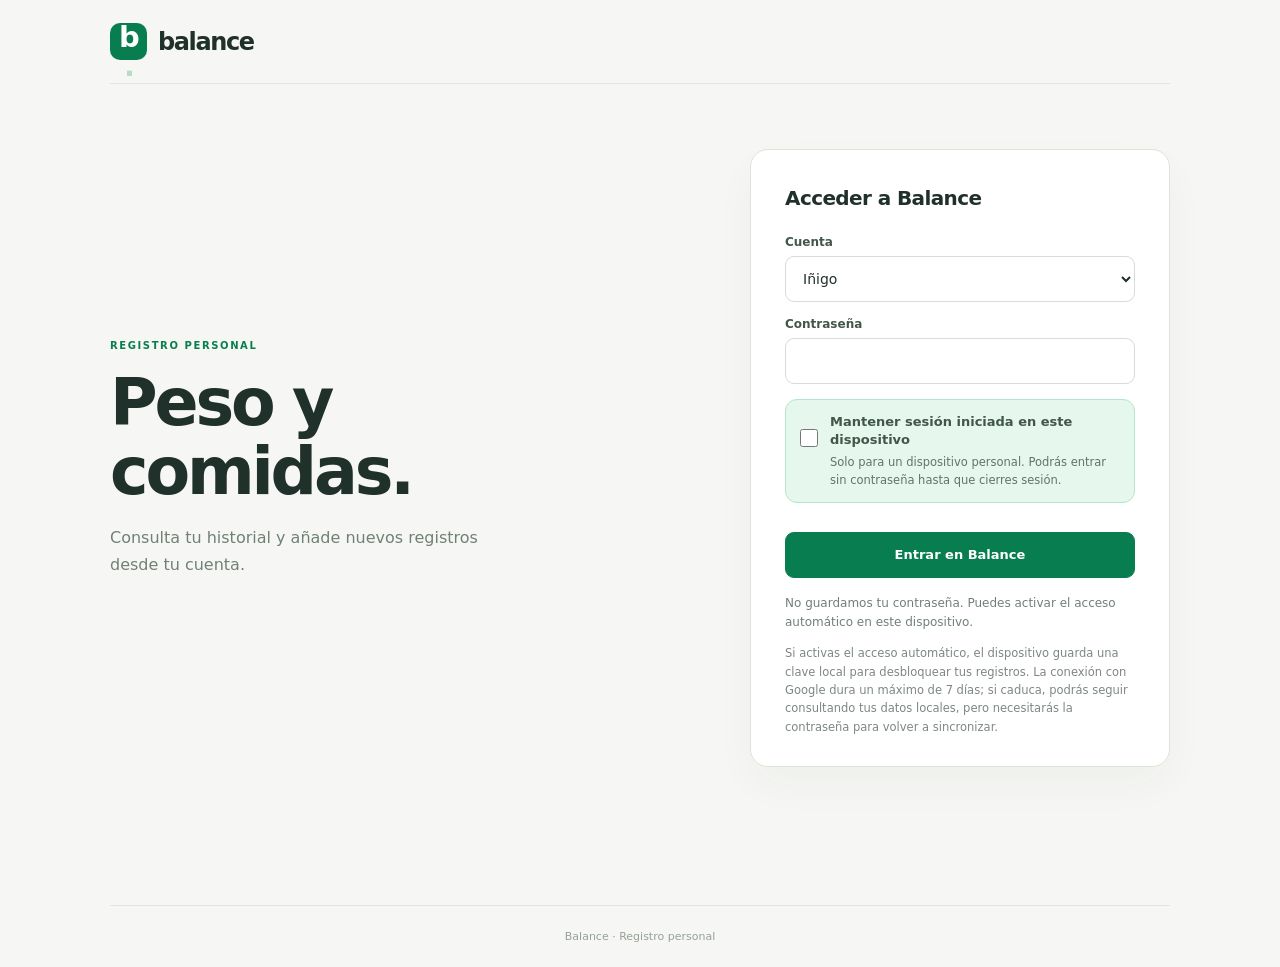
==== commit 031d9263: "Permitir mantener sesión iniciada con clave local y token cifrado" ====
--- a/private.html
+++ b/private.html
@@ -52,9 +52,14 @@
         </select>
         <label for="login-password">Contraseña</label>
         <input id="login-password" type="password" autocomplete="current-password" minlength="14" maxlength="200" required>
+        <label class="remember-login" for="remember-device">
+          <input id="remember-device" type="checkbox">
+          <span><strong>Mantener sesión iniciada en este dispositivo</strong>
+          <small>Solo para un dispositivo personal. Podrás entrar sin contraseña hasta que cierres sesión.</small></span>
+        </label>
         <button id="login-submit" type="submit" class="primary-button">Entrar en Balance</button>
-        <div id="login-status" class="backend-status" role="status" aria-live="polite">Con internet se comprobará tu contraseña. No se guarda en el navegador.</div>
-        <p class="field-hint">También puedes consultar la copia local sin conexión si ya has utilizado esta cuenta en este dispositivo.</p>
+        <div id="login-status" class="backend-status" role="status" aria-live="polite">No guardamos tu contraseña. Puedes activar el acceso automático en este dispositivo.</div>
+        <p class="field-hint">Si activas el acceso automático, el dispositivo guarda una clave local para desbloquear tus registros. La conexión con Google dura un máximo de 7 días; si caduca, podrás seguir consultando tus datos locales, pero necesitarás la contraseña para volver a sincronizar.</p>
       </form>
     </section>
 
@@ -67,8 +72,8 @@
       <section class="view" data-view="peso">
         <div class="page-head">
           <span class="eyebrow">SEGUIMIENTO</span>
-          <h1>Peso</h1>
-          <p>Consulta la evolución y añade nuevos registros.</p>
+          <div class="page-head-line"><h1>Peso</h1><button type="button" class="calendar-launch" id="open-calendar-weight"><span aria-hidden="true">▦</span> Calendario</button></div>
+          <p>Consulta la evolución, tus medidas y los registros por día.</p>
         </div>
         <div class="weight-summary" aria-label="Resumen de peso">
           <div class="weight-summary-item weight-summary-primary">
@@ -83,27 +88,33 @@
           </div>
         </div>
         <div class="health-overview" aria-label="Indicadores de peso">
-          <div class="health-item">
+          <div class="health-item" id="health-bmi">
             <span>IMC</span>
             <strong id="metric-bmi">—</strong>
             <small id="metric-height">Configura la altura en Ajustes</small>
           </div>
-          <div class="health-item">
+          <div class="health-item" id="health-classification">
             <span>Clasificación</span>
             <strong class="health-label" id="metric-bmi-status">—</strong>
             <small id="metric-bmi-note">Orientativa para adultos</small>
           </div>
-          <div class="health-item">
+          <div class="health-item" id="health-change">
             <span>Último cambio</span>
             <strong id="metric-change">—</strong>
             <small>Respecto al pesaje anterior</small>
           </div>
-          <div class="health-item">
+          <div class="health-item" id="health-avg7">
             <span>Media de 7 días</span>
             <strong id="metric-avg7">—</strong>
             <small>Solo días con pesajes</small>
           </div>
         </div>
+        <div id="period-compare" class="period-compare" aria-live="polite"></div>
+        <article id="progress-card" class="panel progress-panel" hidden>
+          <div class="section-title"><h2>Tu progreso</h2><span id="progress-status"></span></div>
+          <div class="progress-track"><div id="progress-fill" class="progress-fill"></div></div>
+          <p id="progress-copy" class="field-hint"></p>
+        </article>
         <div class="content-grid weight-content-grid">
           <article class="panel">
             <h2 id="weight-form-title">Nuevo pesaje</h2>
@@ -133,9 +144,40 @@
               </label>
             </div>
             <div id="weight-chart" class="chart-container"><p class="empty-state">Aquí aparecerá tu gráfica cuando registres pesajes.</p></div>
+            <div class="chart-legend"><span class="legend-actual">Pesajes</span><span class="legend-trend">Tendencia (7 días)</span><span class="legend-target">Objetivo</span></div>
             <div id="chart-point-detail" class="chart-point-detail" role="status" aria-live="polite"></div>
           </article>
         </div>
+        <article class="panel measures-panel">
+          <div class="section-title"><h2>Medidas corporales</h2></div>
+          <p class="field-hint">Registra cintura, cadera, pecho o brazo, solo cuando quieras.</p>
+          <div class="measure-chart-controls">
+            <label for="measure-chart-kind">Evolución de <select id="measure-chart-kind">
+              <option value="waistCm">Cintura</option><option value="hipCm">Cadera</option>
+              <option value="chestCm">Pecho</option><option value="armCm">Brazo</option>
+            </select></label>
+            <span id="measure-chart-change"></span>
+          </div>
+          <div id="measure-chart" class="measure-chart" role="img" aria-label="Evolución de las medidas corporales"></div>
+          <div id="measure-list" class="record-list"></div>
+        </article>
+        <article class="panel measure-editor-holder">
+          <h2 id="measure-form-title">Registrar medidas</h2>
+          <form id="measure-form" class="form-stack">
+            <div class="date-field-header"><label for="measure-date">Fecha</label><button type="button" id="measure-today" class="date-today">Hoy</button></div>
+            <input type="date" id="measure-date" required>
+            <div class="measure-fields">
+              <label>Cintura (cm)<input id="measure-waist" type="number" inputmode="decimal" min="10" max="250" step="0.1" placeholder="Opcional"></label>
+              <label>Cadera (cm)<input id="measure-hip" type="number" inputmode="decimal" min="10" max="250" step="0.1" placeholder="Opcional"></label>
+              <label>Pecho (cm)<input id="measure-chest" type="number" inputmode="decimal" min="10" max="250" step="0.1" placeholder="Opcional"></label>
+              <label>Brazo (cm)<input id="measure-arm" type="number" inputmode="decimal" min="10" max="250" step="0.1" placeholder="Opcional"></label>
+            </div>
+            <label for="measure-notes">Observaciones <span class="optional">(opcional)</span></label>
+            <textarea id="measure-notes" maxlength="400" rows="2" placeholder="Algo que quieras recordar"></textarea>
+            <p id="extras-support-measure" class="field-hint" hidden></p>
+            <button type="submit" id="measure-submit" class="primary-button">Guardar medidas</button>
+          </form>
+        </article>
         <article class="panel record-panel">
           <div class="section-title"><h2>Historial</h2><span id="weight-count">0 registros</span></div>
           <div id="weight-list" class="record-list"></div>
@@ -145,8 +187,8 @@
       <section class="view" data-view="comidas" hidden>
         <div class="page-head">
           <span class="eyebrow">DIARIO</span>
-          <h1>Comidas</h1>
-          <p>Registra tus comidas de forma sencilla, sin contar calorías.</p>
+          <div class="page-head-line"><h1>Comidas</h1><button type="button" class="calendar-launch" id="open-calendar-meal"><span aria-hidden="true">▦</span> Calendario</button></div>
+          <p>Consulta tu diario y organiza las comidas por fecha.</p>
         </div>
         <div class="content-grid meal-content-grid">
           <article class="panel">
@@ -185,6 +227,9 @@
                 </select>
               </label>
             </div>
+            <label for="meal-search" class="meal-search-label"><span class="visually-hidden">Buscar comidas</span>
+              <input type="search" id="meal-search" placeholder="Buscar comidas por nombre o notas…" autocomplete="off" maxlength="120">
+            </label>
             <div id="meal-list" class="record-list"></div>
           </article>
         </div>
@@ -207,6 +252,11 @@
   <span class="settings-link-copy"><strong>Apariencia</strong><small>Colores de la aplicación</small></span>
   <span class="settings-link-arrow" aria-hidden="true">›</span>
 </button>
+          <button type="button" class="settings-link" data-settings-target="visualizacion" aria-label="Indicadores visibles">
+  <span class="settings-link-icon" aria-hidden="true"><svg viewBox="0 0 24 24" fill="none" stroke="currentColor" stroke-width="1.8" stroke-linecap="round" stroke-linejoin="round"><path d="M4 7h16M4 12h16M4 17h16"/><circle cx="9" cy="7" r="2" fill="currentColor"/><circle cx="15" cy="12" r="2" fill="currentColor"/></svg></span>
+  <span class="settings-link-copy"><strong>Indicadores visibles</strong><small>Personaliza el resumen de Peso</small></span>
+  <span class="settings-link-arrow" aria-hidden="true">›</span>
+</button>
           <button type="button" class="settings-link" data-settings-target="personales" aria-label="Datos personales">
   <span class="settings-link-icon" aria-hidden="true"><svg viewBox="0 0 24 24" fill="none" stroke="currentColor" stroke-width="1.8" stroke-linecap="round" stroke-linejoin="round"><circle cx="12" cy="8" r="3.4"/><path d="M5.2 20a6.8 6.8 0 0 1 13.6 0"/></svg></span>
   <span class="settings-link-copy"><strong>Datos personales</strong><small>Altura y fecha de nacimiento</small></span>
@@ -222,6 +272,11 @@
       <section class="settings-category" aria-labelledby="settings-data-title">
         <h2 id="settings-data-title" class="settings-category-title">Datos y privacidad</h2>
         <div class="settings-links">
+          <button type="button" class="settings-link" data-settings-target="recordatorios" aria-label="Recordatorios">
+  <span class="settings-link-icon" aria-hidden="true"><svg viewBox="0 0 24 24" fill="none" stroke="currentColor" stroke-width="1.8" stroke-linecap="round" stroke-linejoin="round"><path d="M18 8a6 6 0 0 0-12 0c0 7-3 7-3 9h18c0-2-3-2-3-9M10 21h4"/></svg></span>
+  <span class="settings-link-copy"><strong>Recordatorios</strong><small>Avisos opcionales dentro de Balance</small></span>
+  <span class="settings-link-arrow" aria-hidden="true">›</span>
+</button>
           <button type="button" class="settings-link" data-settings-target="sincronizacion" aria-label="Sincronización">
   <span class="settings-link-icon" aria-hidden="true"><svg viewBox="0 0 24 24" fill="none" stroke="currentColor" stroke-width="1.8" stroke-linecap="round" stroke-linejoin="round"><path d="M20 7v4h-4"/><path d="M4 17v-4h4"/><path d="M5.8 9a7.5 7.5 0 0 1 12.6-2L20 11"/><path d="M4 13l1.6 4a7.5 7.5 0 0 0 12.6-2"/></svg></span>
   <span class="settings-link-copy"><strong>Sincronización</strong><small>Estado de conexión y guardado</small></span>
@@ -249,6 +304,17 @@
           <p id="theme-choice-status" class="theme-choice-status" role="status" aria-live="polite">Verde seleccionado</p>
           <p class="field-hint">Se guarda para esta cuenta en este dispositivo. No modifica tus registros.</p>
         </article>
+    <article data-settings-panel="visualizacion" hidden class="panel settings-panel">
+      <h2>En la pantalla Peso</h2>
+      <p class="field-hint">Marca los indicadores que quieres consultar. Cada cuenta conserva su configuración en este navegador.</p>
+      <div class="settings-toggles">
+        <label><input type="checkbox" id="show-bmi" checked> Índice de masa corporal (IMC)</label>
+        <label><input type="checkbox" id="show-classification" checked> Clasificación del IMC</label>
+        <label><input type="checkbox" id="show-change" checked> Último cambio de peso</label>
+        <label><input type="checkbox" id="show-average" checked> Media de 7 días</label>
+        <label><input type="checkbox" id="show-progress" checked> Progreso hacia el objetivo</label>
+      </div>
+    </article>
     <article data-settings-panel="personales" hidden class="panel settings-panel">
           <form id="profile-form" class="form-stack">
             <label for="profile-height">Altura (cm)</label>
@@ -268,15 +334,39 @@
             <button type="submit" class="primary-button">Guardar objetivo</button>
           </form>
         </article>
+    <article data-settings-panel="recordatorios" hidden class="panel settings-panel">
+      <h2>Recordatorio de peso</h2>
+      <p class="field-hint">Aparecerá un aviso al abrir Balance después de la hora elegida. No son notificaciones programadas con la aplicación cerrada.</p>
+      <form id="reminder-form" class="form-stack">
+        <label for="reminder-frequency">Frecuencia</label>
+        <select id="reminder-frequency"><option value="off">Desactivado</option><option value="daily">Cada día</option><option value="weekly">Una vez a la semana</option></select>
+        <label for="reminder-weekday">Día de la semana</label>
+        <select id="reminder-weekday"><option value="1">Lunes</option><option value="2">Martes</option><option value="3">Miércoles</option><option value="4">Jueves</option><option value="5">Viernes</option><option value="6">Sábado</option><option value="0">Domingo</option></select>
+        <label for="reminder-time">Hora</label>
+        <input id="reminder-time" type="time" value="09:00">
+        <button type="submit" class="primary-button">Guardar recordatorio</button>
+        <p id="reminder-status" class="field-hint"></p>
+      </form>
+    </article>
     <article data-settings-panel="sincronizacion" hidden class="panel settings-panel">
           <p id="sync-last-confirmed" class="last-confirmed">Aún no se ha confirmado una sincronización en este dispositivo.</p>
           <div id="sync-status" class="backend-status" role="status" aria-live="polite">Se comprobará al iniciar sesión.</div>
+          <p id="sync-pending-count" class="field-hint">0 cambios pendientes.</p>
+          <div id="sync-conflicts" class="sync-conflicts"></div>
           <p class="field-hint">Los cambios se guardan primero en el dispositivo. Los pendientes se envían al volver a iniciar sesión con conexión.</p>
         </article>
     <article data-settings-panel="exportacion" hidden class="panel settings-panel">
           <p class="muted">Puedes guardar una copia de tus registros. El archivo exportado no está cifrado.</p>
-          <button id="export-data" class="secondary-button" type="button">Exportar mis registros (JSON)</button>
+          <div class="export-actions"><button id="export-data" class="secondary-button" type="button">Exportar JSON</button><button id="export-csv" class="secondary-button" type="button">Exportar CSV</button></div>
           <p class="field-hint">Contiene los registros de esta cuenta. Guárdalo en un lugar privado.</p>
+          <div class="import-section">
+            <h2>Importar copia JSON</h2>
+            <p class="field-hint">Se comprueba la cuenta y cada registro. Solo se incorporan identificadores que no existan ya; los actuales no se sobrescriben.</p>
+            <label for="import-file" class="field-hint">Selecciona una copia de Balance</label>
+            <input id="import-file" type="file" accept=".json,application/json">
+            <div id="import-preview" class="import-preview" role="status" aria-live="polite"></div>
+            <button type="button" class="secondary-button" id="import-confirm" disabled>Importar registros comprobados</button>
+          </div>
         </article>
   </div>
 </section>
@@ -306,6 +396,16 @@
             <span><strong>Registrar comida</strong><small>Guardar una comida de hoy u otro día</small></span>
             <span aria-hidden="true" class="composer-choice-chevron">›</span>
           </button>
+          <button type="button" class="composer-choice" id="composer-select-measure">
+            <span class="composer-choice-icon" aria-hidden="true">
+              <svg width="25" height="25" viewBox="0 0 24 24" fill="none" stroke="currentColor" stroke-width="1.7" stroke-linecap="round" stroke-linejoin="round">
+                <path d="M5 5h14v14H5z" rx="2"/>
+                <path d="M9 5v4M13 5v3M17 5v4M5 12h4M5 16h3"/>
+              </svg>
+            </span>
+            <span><strong>Registrar medidas</strong><small>Cintura, cadera, pecho y brazo</small></span>
+            <span aria-hidden="true" class="composer-choice-chevron">›</span>
+          </button>
         </div>
         <div id="composer-weight-slot" hidden></div>
         <div id="composer-meal-slot" hidden>
@@ -314,7 +414,34 @@
             <div id="meal-suggestions-list" class="meal-suggestions-list"></div>
           </div>
         </div>
-      </div>
+        <div id="composer-measure-slot" hidden></div>
+      </div>
+    </section>
+  </div>
+  <div class="calendar-overlay" id="calendar-overlay" hidden>
+    <div class="calendar-backdrop" id="calendar-backdrop"></div>
+    <section class="calendar-dialog" id="calendar-dialog" role="dialog" aria-modal="true" aria-labelledby="calendar-title" tabindex="-1">
+      <div class="calendar-top"><div><span class="eyebrow">TU DIARIO</span><h2 id="calendar-title">Calendario</h2></div><button type="button" class="composer-close" id="calendar-close" aria-label="Cerrar">×</button></div>
+      <div class="calendar-nav"><button type="button" id="calendar-prev" aria-label="Mes anterior">‹</button><strong id="calendar-month"></strong><button type="button" id="calendar-next" aria-label="Mes siguiente">›</button></div>
+      <div id="calendar-grid" class="calendar-grid" role="group" aria-label="Días del mes"></div>
+      <div class="calendar-monthly">
+        <h3>Resumen del mes</h3><div id="calendar-monthly-stats" class="calendar-stats"></div>
+      </div>
+      <section class="calendar-day-details" aria-labelledby="calendar-day-title">
+        <h3 id="calendar-day-title">Registros del día</h3>
+        <div id="calendar-day-records"></div>
+        <div class="calendar-quick-actions" aria-label="Añadir registro en esta fecha">
+          <button type="button" id="calendar-add-weight">+ Peso</button>
+          <button type="button" id="calendar-add-meal">+ Comida</button>
+          <button type="button" id="calendar-add-measure">+ Medidas</button>
+        </div>
+        <form id="daily-note-form" class="form-stack">
+          <label for="daily-note-text">Nota del día <span class="optional">(opcional)</span></label>
+          <textarea id="daily-note-text" rows="3" maxlength="1000" placeholder="¿Qué quieres recordar de este día?"></textarea>
+          <p id="extras-support-note" class="field-hint" hidden></p>
+          <button type="submit" class="secondary-button" id="daily-note-save">Guardar nota del día</button>
+        </form>
+      </section>
     </section>
   </div>
   <div id="toast" class="toast" role="status" aria-live="polite" hidden></div>
--- a/styles.css
+++ b/styles.css
@@ -750,3 +750,270 @@
   .settings-link-copy small{font-size:11.5px}
   .settings-link-arrow{font-size:24px}
 }
+
+
+/* Diario por fechas, seguimiento mensual y medidas. */
+.page-head-line{
+  display:flex;justify-content:space-between;align-items:center;
+  gap:16px;min-width:0;margin:0 0 9px
+}
+.page-head-line h1{margin:0}
+.calendar-launch{
+  display:inline-flex;align-items:center;justify-content:center;gap:9px;flex:none;
+  padding:10px 13px;border:1px solid var(--balance-accent-border);
+  border-radius:10px;background:#fff;color:var(--balance-accent);
+  font-size:13px;font-weight:720;
+}
+.calendar-launch:hover{background:var(--balance-accent-soft)}
+.calendar-launch span{font-size:20px;line-height:1}
+.progress-panel{margin-bottom:17px}
+.progress-panel .section-title{align-items:center}
+.progress-panel .section-title h2{margin:0}
+.progress-panel .section-title span{color:var(--balance-accent);font-weight:780}
+.progress-track{
+  width:100%;height:9px;border-radius:8px;
+  background:var(--balance-accent-soft);overflow:hidden;margin:18px 0 8px
+}
+.progress-fill{height:100%;width:0%;background:var(--balance-accent);border-radius:8px;transition:width .25s ease}
+.progress-panel .field-hint{margin:7px 0 0!important;line-height:1.6}
+.chart-legend{
+  display:flex;flex-wrap:wrap;gap:8px 18px;
+  font-size:11px;color:#77877d;align-items:center;margin:6px 0 0
+}
+.chart-legend span{display:inline-flex;align-items:center;gap:7px}
+.chart-legend span:before{
+  content:"";display:inline-block;width:17px;height:3px;border-radius:3px;
+}
+.legend-actual:before{background:var(--balance-accent);opacity:.43}
+.legend-trend:before{background:var(--balance-accent-hover)}
+.legend-target:before{
+  background:repeating-linear-gradient(90deg,#b29465 0 5px,transparent 5px 8px)
+}
+.measures-panel{margin-bottom:16px}
+.measures-panel .section-title{align-items:center;gap:15px}
+.measures-panel .section-title h2{margin:0}
+.measures-panel .field-hint{margin:5px 0 12px!important}
+.measure-launch{
+  min-height:38px;font-size:12px!important;white-space:nowrap;
+  padding:7px 12px!important;margin:0!important
+}
+.measure-fields{display:grid;grid-template-columns:repeat(2,minmax(0,1fr));gap:12px}
+.measure-fields label{display:flex;flex-direction:column;gap:7px;font-size:12px;color:#53685b}
+.measure-fields input{width:100%;min-width:0}
+.favorite-action{
+  font-size:20px!important;line-height:1!important;min-width:34px;
+  color:var(--balance-accent)!important
+}
+.favorite-action[aria-pressed="true"]{color:var(--balance-accent)!important}
+.export-actions{display:flex;flex-wrap:wrap;gap:10px}
+.export-actions button{margin:0!important}
+/* El calendario es un panel independiente; no añade pestañas. */
+body.calendar-open{overflow:hidden}
+.calendar-overlay{
+  position:fixed;inset:0;z-index:110;
+  display:flex;align-items:center;justify-content:center;
+  padding:25px 16px;
+}
+.calendar-backdrop{position:absolute;inset:0;background:rgba(23,38,30,.44)}
+.calendar-dialog{
+  position:relative;z-index:1;width:min(100%,650px);max-height:90dvh;
+  overflow-y:auto;overscroll-behavior:contain;
+  background:#fff;border:1px solid #e1e7df;
+  border-radius:19px;box-shadow:0 18px 48px rgba(19,44,27,.19);
+  padding:23px 27px 28px;
+}
+.calendar-top{display:flex;align-items:center;justify-content:space-between;gap:12px}
+.calendar-top .eyebrow{font-size:10px;margin-bottom:6px}
+.calendar-top h2{font-size:23px;margin:0;line-height:1.3}
+.calendar-nav{
+  display:flex;align-items:center;justify-content:space-between;gap:18px;
+  padding:16px 0 12px
+}
+.calendar-nav strong{font-size:15px;font-weight:730;text-align:center}
+.calendar-nav button{
+  display:grid;place-items:center;flex:none;width:35px;height:35px;
+  background:#fff;border:1px solid #e1e8df;border-radius:9px;
+  font-size:24px;color:var(--balance-accent)
+}
+.calendar-nav button:hover{background:var(--balance-accent-soft)}
+.calendar-grid{display:grid;grid-template-columns:repeat(7,minmax(0,1fr));gap:5px}
+.calendar-weekday{
+  font-size:11px;text-align:center;color:#788b7d;
+  padding:8px 0;font-weight:720
+}
+.calendar-day,.calendar-empty{min-width:0;min-height:52px}
+.calendar-day{
+  display:flex;flex-direction:column;align-items:center;justify-content:center;
+  gap:5px;border:1px solid transparent;border-radius:10px;
+  background:#f7f9f6;color:#354b3d;font-size:13px;font-weight:630;
+}
+.calendar-day:hover{background:var(--balance-accent-soft)}
+.calendar-day.is-today{border-color:var(--balance-accent-border)}
+.calendar-day.selected{background:var(--balance-accent);color:#fff}
+.calendar-dots{display:flex;gap:3px;justify-content:center;align-items:center;min-height:5px}
+.calendar-dots i{display:inline-block;width:5px;height:5px;border-radius:50%;background:#82988a}
+.calendar-dots i.weight{background:var(--balance-accent)}
+.calendar-dots i.meal{background:#df9d50}
+.calendar-dots i.measure{background:#8563b8}
+.calendar-dots i.day_note{background:#b78992}
+.calendar-day.selected .calendar-dots i{background:#fff}
+.calendar-monthly{margin-top:21px;border-top:1px solid #e8eee8;padding-top:16px}
+.calendar-monthly h3,.calendar-day-details h3{
+  font-size:14px;color:#354b3f;margin:0 0 12px;font-weight:730
+}
+.calendar-stats{display:grid;grid-template-columns:repeat(3,minmax(0,1fr));gap:8px}
+.calendar-stat{
+  display:flex;flex-direction:column;gap:7px;min-height:68px;
+  padding:11px 12px;border:1px solid #e5eae3;border-radius:10px;
+  background:#f8faf7
+}
+.calendar-stat span{font-size:10px;color:#728378;line-height:1.35}
+.calendar-stat strong{font-size:15px;color:#294c38;line-height:1.25;font-weight:730}
+.calendar-day-details{margin-top:20px;border-top:1px solid #e8eee8;padding-top:16px}
+.calendar-day-record{
+  padding:10px 12px;border-radius:9px;border:1px solid #e5eae3;
+  background:#fbfcfa;font-size:12px;color:#455a49;margin-bottom:6px;
+  line-height:1.5;overflow-wrap:anywhere
+}
+.calendar-day-details .empty-state{text-align:left;padding:8px 0}
+#daily-note-form{margin-top:14px}
+#daily-note-form label{margin-bottom:0}
+#daily-note-save{margin-top:9px;align-self:flex-start}
+#extras-support-measure,#extras-support-note{
+  color:#93602c!important;font-size:11px!important;line-height:1.55
+}
+@media(max-width:710px){
+  .page-head-line{gap:9px}
+  .calendar-launch{font-size:12px;padding:9px 10px;gap:6px}
+  .calendar-dialog{
+    align-self:flex-end;border-radius:21px 21px 0 0;
+    width:100%;max-height:92dvh;padding:20px 18px calc(26px + env(safe-area-inset-bottom,0px))
+  }
+  .calendar-overlay{padding:0}
+  .calendar-grid{gap:3px}
+  .calendar-day,.calendar-empty{min-height:44px}
+  .calendar-stats{grid-template-columns:repeat(2,minmax(0,1fr))}
+  .calendar-stat{min-height:61px}
+  .measure-launch{font-size:11px!important;padding:8px 9px!important}
+  .measures-panel .section-title{flex-wrap:wrap}
+  .measure-fields{gap:10px}
+}
+@media(max-width:370px){
+  .calendar-day,.calendar-empty{min-height:41px}
+  .calendar-dialog{padding-left:13px;padding-right:13px}
+}
+
+/* Evitar que el botón Calendario desborde en pantallas estrechas. */
+@media(max-width:420px){
+  .page-head-line{flex-wrap:wrap;align-items:flex-start;row-gap:7px}
+  .page-head-line h1{width:100%}
+  .calendar-launch{min-height:37px}
+}
+
+
+/* Balance: búsqueda, medidas, acciones en calendario y ajustes avanzados. */
+.meal-search-label{display:block;margin:12px 0 9px}
+.meal-search-label input{
+  width:100%;max-width:none;min-height:44px;
+  padding:10px 13px;border:1px solid #dce5dc;border-radius:10px;
+  background:#fff;font-size:13px;color:#34473d
+}
+.meal-search-label input:focus{border-color:var(--balance-accent)}
+.measure-chart-controls{
+  display:flex;justify-content:space-between;align-items:center;
+  flex-wrap:wrap;gap:8px;margin:16px 0 8px
+}
+.measure-chart-controls label{font-size:12px;font-weight:670;color:#5f7365}
+.measure-chart-controls select{
+  margin-left:4px;border:1px solid #dce5dc;border-radius:9px;
+  background:white;min-height:37px;padding:6px 28px 6px 9px;
+  font-size:12px;color:var(--balance-accent)
+}
+#measure-chart-change{font-size:12px;color:var(--balance-accent);font-weight:650}
+.measure-chart{min-height:215px}
+.measure-chart svg{display:block;width:100%;height:auto;max-height:265px}
+.measure-chart .empty-state{padding:36px 5px;text-align:center}
+.period-compare{
+  margin:5px 0 16px;padding:12px 15px;
+  background:var(--balance-accent-soft);border:1px solid var(--balance-accent-border);
+  border-radius:12px;color:var(--balance-accent);font-size:12px;line-height:1.5
+}
+.calendar-day-record{
+  display:flex;align-items:center;gap:12px;justify-content:space-between
+}
+.calendar-day-text{min-width:0;flex:1;overflow-wrap:anywhere}
+.calendar-record-actions{display:flex;flex:none;gap:8px}
+.calendar-record-actions button,.calendar-quick-actions button{
+  border:1px solid var(--balance-accent-border);border-radius:8px;
+  background:white;color:var(--balance-accent);
+  padding:7px 10px;font-size:11px;font-weight:670
+}
+.calendar-record-actions button:hover,.calendar-quick-actions button:hover{
+  background:var(--balance-accent-soft)
+}
+.calendar-quick-actions{
+  display:flex;flex-wrap:wrap;gap:7px;
+  margin:13px 0 16px
+}
+.calendar-quick-actions button{font-size:12px;padding:9px 12px}
+.settings-toggles{display:flex;flex-direction:column;gap:13px;margin-top:20px}
+.settings-toggles label{
+  display:flex;align-items:center;gap:10px;
+  color:#405448;font-size:13px;line-height:1.45;cursor:pointer
+}
+.settings-toggles input{width:18px;height:18px;accent-color:var(--balance-accent)}
+.import-section{margin-top:24px;padding-top:21px;border-top:1px solid #e4eae3}
+.import-section h2{font-size:16px}
+.import-section input[type=file]{max-width:100%;font-size:12px;margin:9px 0}
+.import-preview{
+  padding:9px 0;font-size:12px;line-height:1.55;
+  color:#536e5c;overflow-wrap:anywhere
+}
+#import-confirm:disabled{opacity:.45;cursor:default}
+.sync-conflicts{display:flex;flex-direction:column;gap:13px;margin:14px 0}
+.sync-conflict{
+  border:1px solid #e6bca7;border-radius:12px;
+  background:#fff8f2;padding:15px
+}
+.sync-conflict strong{font-size:13px;color:#704b34}
+.sync-conflict p{font-size:12px;color:#8a644e;line-height:1.5}
+.sync-conflict-actions{display:flex;flex-wrap:wrap;gap:9px;margin-top:10px}
+.sync-conflict-actions button{font-size:11px!important;padding:8px 10px!important}
+@media(max-width:710px){
+  .calendar-day-record{flex-wrap:wrap}
+  .calendar-record-actions{width:100%;justify-content:flex-end}
+  .measure-chart{min-height:180px}
+  .measure-chart svg{max-height:220px}
+  .period-compare{font-size:11px}
+}
+
+
+/* Acceso voluntario y persistente: clave local del navegador, no contraseña. */
+.remember-login{
+  display:flex;
+  align-items:flex-start;
+  gap:12px;
+  margin:4px 0 7px;
+  padding:13px 14px;
+  border:1px solid var(--balance-accent-border);
+  background:var(--balance-accent-soft);
+  border-radius:12px;
+  color:#33473d;
+  cursor:pointer;
+}
+.remember-login input{
+  flex:none;
+  margin:2px 0 0;
+  width:18px;
+  height:18px;
+  accent-color:var(--balance-accent);
+  cursor:pointer;
+}
+.remember-login span{display:flex;flex-direction:column;gap:5px;min-width:0}
+.remember-login strong{font-size:13px;font-weight:740;line-height:1.4}
+.remember-login small{
+  color:#617469;
+  font-size:11.5px;
+  font-weight:450;
+  line-height:1.5;
+}
